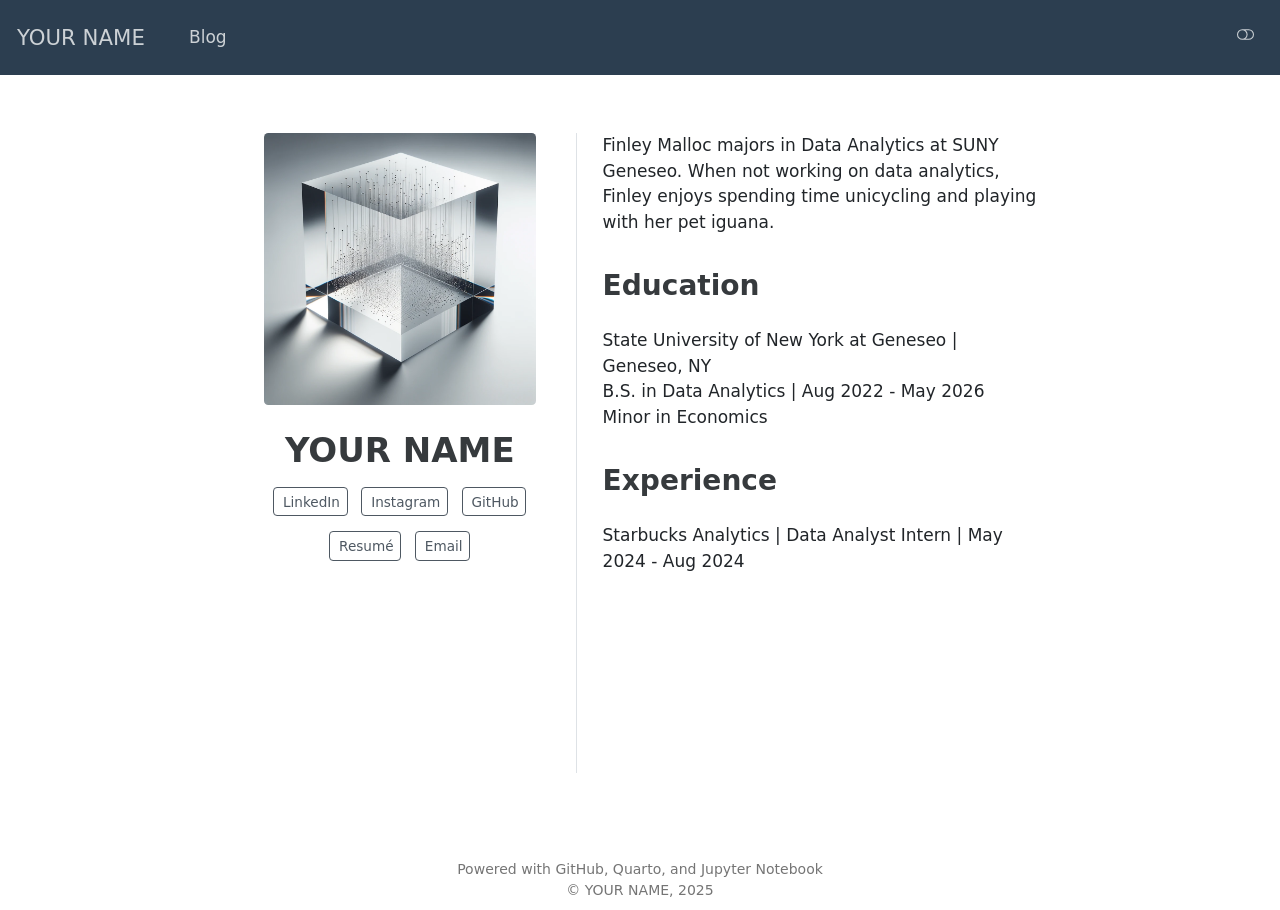
==== index.html @ f812f2c3 "init" ====
<!DOCTYPE html>
<html xmlns="http://www.w3.org/1999/xhtml" lang="en" xml:lang="en"><head>

<meta charset="utf-8">
<meta name="generator" content="quarto-1.3.450">

<meta name="viewport" content="width=device-width, initial-scale=1.0, user-scalable=yes">


<title>YOUR NAME</title>
<style>
code{white-space: pre-wrap;}
span.smallcaps{font-variant: small-caps;}
div.columns{display: flex; gap: min(4vw, 1.5em);}
div.column{flex: auto; overflow-x: auto;}
div.hanging-indent{margin-left: 1.5em; text-indent: -1.5em;}
ul.task-list{list-style: none;}
ul.task-list li input[type="checkbox"] {
  width: 0.8em;
  margin: 0 0.8em 0.2em -1em; /* quarto-specific, see https://github.com/quarto-dev/quarto-cli/issues/4556 */ 
  vertical-align: middle;
}
</style>


<script src="site_libs/quarto-nav/quarto-nav.js"></script>
<script src="site_libs/clipboard/clipboard.min.js"></script>
<script src="site_libs/quarto-search/autocomplete.umd.js"></script>
<script src="site_libs/quarto-search/fuse.min.js"></script>
<script src="site_libs/quarto-search/quarto-search.js"></script>
<meta name="quarto:offset" content="./">
<script src="site_libs/quarto-html/quarto.js"></script>
<script src="site_libs/quarto-html/popper.min.js"></script>
<script src="site_libs/quarto-html/tippy.umd.min.js"></script>
<link href="site_libs/quarto-html/tippy.css" rel="stylesheet">
<link href="site_libs/quarto-html/quarto-syntax-highlighting.css" rel="stylesheet" class="quarto-color-scheme" id="quarto-text-highlighting-styles">
<link href="site_libs/quarto-html/quarto-syntax-highlighting-dark.css" rel="prefetch" class="quarto-color-scheme quarto-color-alternate" id="quarto-text-highlighting-styles">
<script src="site_libs/bootstrap/bootstrap.min.js"></script>
<link href="site_libs/bootstrap/bootstrap-icons.css" rel="stylesheet">
<link href="site_libs/bootstrap/bootstrap.min.css" rel="stylesheet" class="quarto-color-scheme" id="quarto-bootstrap" data-mode="light">
<link href="site_libs/bootstrap/bootstrap-dark.min.css" rel="prefetch" class="quarto-color-scheme quarto-color-alternate" id="quarto-bootstrap" data-mode="dark">
<script id="quarto-search-options" type="application/json">{
  "location": "navbar",
  "copy-button": false,
  "collapse-after": 3,
  "panel-placement": "end",
  "type": "overlay",
  "limit": 20,
  "language": {
    "search-no-results-text": "No results",
    "search-matching-documents-text": "matching documents",
    "search-copy-link-title": "Copy link to search",
    "search-hide-matches-text": "Hide additional matches",
    "search-more-match-text": "more match in this document",
    "search-more-matches-text": "more matches in this document",
    "search-clear-button-title": "Clear",
    "search-detached-cancel-button-title": "Cancel",
    "search-submit-button-title": "Submit",
    "search-label": "Search"
  }
}</script>


<link rel="stylesheet" href="styles.css">
</head>

<body class="nav-fixed fullcontent">

<div id="quarto-search-results"></div>
  <header id="quarto-header" class="headroom fixed-top">
    <nav class="navbar navbar-expand-lg navbar-dark ">
      <div class="navbar-container container-fluid">
      <div class="navbar-brand-container">
    <a class="navbar-brand" href="./index.html">
    <span class="navbar-title">YOUR NAME</span>
    </a>
  </div>
            <div id="quarto-search" class="" title="Search"></div>
          <button class="navbar-toggler" type="button" data-bs-toggle="collapse" data-bs-target="#navbarCollapse" aria-controls="navbarCollapse" aria-expanded="false" aria-label="Toggle navigation" onclick="if (window.quartoToggleHeadroom) { window.quartoToggleHeadroom(); }">
  <span class="navbar-toggler-icon"></span>
</button>
          <div class="collapse navbar-collapse" id="navbarCollapse">
            <ul class="navbar-nav navbar-nav-scroll me-auto">
  <li class="nav-item">
    <a class="nav-link" href="./blog-listing.html" rel="" target="">
 <span class="menu-text">Blog</span></a>
  </li>  
</ul>
            <div class="quarto-navbar-tools ms-auto">
  <a href="" class="quarto-color-scheme-toggle quarto-navigation-tool  px-1" onclick="window.quartoToggleColorScheme(); return false;" title="Toggle dark mode"><i class="bi"></i></a>
</div>
          </div> <!-- /navcollapse -->
      </div> <!-- /container-fluid -->
    </nav>
</header>
<!-- content -->
<div id="quarto-content" class="quarto-container page-columns page-rows-contents page-layout-article page-navbar">
<!-- sidebar -->
<!-- margin-sidebar -->
    
<!-- main -->
<div class="quarto-about-trestles">
  <div class="about-entity">
    <img src="img/profile.png" class="about-image
  rounded " style="width: 16em;">
<header id="title-block-header" class="quarto-title-block default">
<div class="quarto-title">
<h1 class="title">YOUR NAME</h1>
</div>
<div class="quarto-title-meta">
  </div>
</header>
    <div class="about-links">
  <a href="https://linkedin.com" class="about-link" rel="" target="">
    <i class="bi bi-linkedin"></i>
     <span class="about-link-text">LinkedIn</span>
  </a>
  <a href="https://instagram.com" class="about-link" rel="" target="">
    <i class="bi bi-instagram"></i>
     <span class="about-link-text">Instagram</span>
  </a>
  <a href="https://github.com" class="about-link" rel="" target="">
    <i class="bi bi-github"></i>
     <span class="about-link-text">GitHub</span>
  </a>
  <a href="/resume-example.pdf" class="about-link" rel="" target="_blank">
    <i class="bi bi-file-earmark-pdf"></i>
     <span class="about-link-text">Resumé</span>
  </a>
  <a href="mailto:YOUR_EMAIL@geneseo.edu" class="about-link" rel="" target="">
    <i class="bi bi-mailbox"></i>
     <span class="about-link-text">Email</span>
  </a>
</div>
  </div>
  <div class="about-contents"><main class="content" id="quarto-document-content">
<p>Finley Malloc majors in Data Analytics at SUNY Geneseo. When not working on data analytics, Finley enjoys spending time unicycling and playing with her pet iguana.</p>
<section id="education" class="level2">
<h2 data-anchor-id="education">Education</h2>
<p>State University of New York at Geneseo | Geneseo, NY <br> B.S. in Data Analytics | Aug 2022 - May 2026 <br> Minor in Economics</p>
</section>
<section id="experience" class="level2">
<h2 data-anchor-id="experience">Experience</h2>
<p>Starbucks Analytics | Data Analyst Intern | May 2024 - Aug 2024</p>


</section>
</main></div>
</div>
 <!-- /main -->
<script type="text/javascript" src="links.js"></script>
<script id="quarto-html-after-body" type="application/javascript">
window.document.addEventListener("DOMContentLoaded", function (event) {
  const toggleBodyColorMode = (bsSheetEl) => {
    const mode = bsSheetEl.getAttribute("data-mode");
    const bodyEl = window.document.querySelector("body");
    if (mode === "dark") {
      bodyEl.classList.add("quarto-dark");
      bodyEl.classList.remove("quarto-light");
    } else {
      bodyEl.classList.add("quarto-light");
      bodyEl.classList.remove("quarto-dark");
    }
  }
  const toggleBodyColorPrimary = () => {
    const bsSheetEl = window.document.querySelector("link#quarto-bootstrap");
    if (bsSheetEl) {
      toggleBodyColorMode(bsSheetEl);
    }
  }
  toggleBodyColorPrimary();  
  const disableStylesheet = (stylesheets) => {
    for (let i=0; i < stylesheets.length; i++) {
      const stylesheet = stylesheets[i];
      stylesheet.rel = 'prefetch';
    }
  }
  const enableStylesheet = (stylesheets) => {
    for (let i=0; i < stylesheets.length; i++) {
      const stylesheet = stylesheets[i];
      stylesheet.rel = 'stylesheet';
    }
  }
  const manageTransitions = (selector, allowTransitions) => {
    const els = window.document.querySelectorAll(selector);
    for (let i=0; i < els.length; i++) {
      const el = els[i];
      if (allowTransitions) {
        el.classList.remove('notransition');
      } else {
        el.classList.add('notransition');
      }
    }
  }
  const toggleColorMode = (alternate) => {
    // Switch the stylesheets
    const alternateStylesheets = window.document.querySelectorAll('link.quarto-color-scheme.quarto-color-alternate');
    manageTransitions('#quarto-margin-sidebar .nav-link', false);
    if (alternate) {
      enableStylesheet(alternateStylesheets);
      for (const sheetNode of alternateStylesheets) {
        if (sheetNode.id === "quarto-bootstrap") {
          toggleBodyColorMode(sheetNode);
        }
      }
    } else {
      disableStylesheet(alternateStylesheets);
      toggleBodyColorPrimary();
    }
    manageTransitions('#quarto-margin-sidebar .nav-link', true);
    // Switch the toggles
    const toggles = window.document.querySelectorAll('.quarto-color-scheme-toggle');
    for (let i=0; i < toggles.length; i++) {
      const toggle = toggles[i];
      if (toggle) {
        if (alternate) {
          toggle.classList.add("alternate");     
        } else {
          toggle.classList.remove("alternate");
        }
      }
    }
    // Hack to workaround the fact that safari doesn't
    // properly recolor the scrollbar when toggling (#1455)
    if (navigator.userAgent.indexOf('Safari') > 0 && navigator.userAgent.indexOf('Chrome') == -1) {
      manageTransitions("body", false);
      window.scrollTo(0, 1);
      setTimeout(() => {
        window.scrollTo(0, 0);
        manageTransitions("body", true);
      }, 40);  
    }
  }
  const isFileUrl = () => { 
    return window.location.protocol === 'file:';
  }
  const hasAlternateSentinel = () => {  
    let styleSentinel = getColorSchemeSentinel();
    if (styleSentinel !== null) {
      return styleSentinel === "alternate";
    } else {
      return false;
    }
  }
  const setStyleSentinel = (alternate) => {
    const value = alternate ? "alternate" : "default";
    if (!isFileUrl()) {
      window.localStorage.setItem("quarto-color-scheme", value);
    } else {
      localAlternateSentinel = value;
    }
  }
  const getColorSchemeSentinel = () => {
    if (!isFileUrl()) {
      const storageValue = window.localStorage.getItem("quarto-color-scheme");
      return storageValue != null ? storageValue : localAlternateSentinel;
    } else {
      return localAlternateSentinel;
    }
  }
  let localAlternateSentinel = 'default';
  // Dark / light mode switch
  window.quartoToggleColorScheme = () => {
    // Read the current dark / light value 
    let toAlternate = !hasAlternateSentinel();
    toggleColorMode(toAlternate);
    setStyleSentinel(toAlternate);
  };
  // Ensure there is a toggle, if there isn't float one in the top right
  if (window.document.querySelector('.quarto-color-scheme-toggle') === null) {
    const a = window.document.createElement('a');
    a.classList.add('top-right');
    a.classList.add('quarto-color-scheme-toggle');
    a.href = "";
    a.onclick = function() { try { window.quartoToggleColorScheme(); } catch {} return false; };
    const i = window.document.createElement("i");
    i.classList.add('bi');
    a.appendChild(i);
    window.document.body.appendChild(a);
  }
  // Switch to dark mode if need be
  if (hasAlternateSentinel()) {
    toggleColorMode(true);
  } else {
    toggleColorMode(false);
  }
  const isCodeAnnotation = (el) => {
    for (const clz of el.classList) {
      if (clz.startsWith('code-annotation-')) {                     
        return true;
      }
    }
    return false;
  }
  const clipboard = new window.ClipboardJS('.code-copy-button', {
    text: function(trigger) {
      const codeEl = trigger.previousElementSibling.cloneNode(true);
      for (const childEl of codeEl.children) {
        if (isCodeAnnotation(childEl)) {
          childEl.remove();
        }
      }
      return codeEl.innerText;
    }
  });
  clipboard.on('success', function(e) {
    // button target
    const button = e.trigger;
    // don't keep focus
    button.blur();
    // flash "checked"
    button.classList.add('code-copy-button-checked');
    var currentTitle = button.getAttribute("title");
    button.setAttribute("title", "Copied!");
    let tooltip;
    if (window.bootstrap) {
      button.setAttribute("data-bs-toggle", "tooltip");
      button.setAttribute("data-bs-placement", "left");
      button.setAttribute("data-bs-title", "Copied!");
      tooltip = new bootstrap.Tooltip(button, 
        { trigger: "manual", 
          customClass: "code-copy-button-tooltip",
          offset: [0, -8]});
      tooltip.show();    
    }
    setTimeout(function() {
      if (tooltip) {
        tooltip.hide();
        button.removeAttribute("data-bs-title");
        button.removeAttribute("data-bs-toggle");
        button.removeAttribute("data-bs-placement");
      }
      button.setAttribute("title", currentTitle);
      button.classList.remove('code-copy-button-checked');
    }, 1000);
    // clear code selection
    e.clearSelection();
  });
  function tippyHover(el, contentFn) {
    const config = {
      allowHTML: true,
      content: contentFn,
      maxWidth: 500,
      delay: 100,
      arrow: false,
      appendTo: function(el) {
          return el.parentElement;
      },
      interactive: true,
      interactiveBorder: 10,
      theme: 'quarto',
      placement: 'bottom-start'
    };
    window.tippy(el, config); 
  }
  const noterefs = window.document.querySelectorAll('a[role="doc-noteref"]');
  for (var i=0; i<noterefs.length; i++) {
    const ref = noterefs[i];
    tippyHover(ref, function() {
      // use id or data attribute instead here
      let href = ref.getAttribute('data-footnote-href') || ref.getAttribute('href');
      try { href = new URL(href).hash; } catch {}
      const id = href.replace(/^#\/?/, "");
      const note = window.document.getElementById(id);
      return note.innerHTML;
    });
  }
      let selectedAnnoteEl;
      const selectorForAnnotation = ( cell, annotation) => {
        let cellAttr = 'data-code-cell="' + cell + '"';
        let lineAttr = 'data-code-annotation="' +  annotation + '"';
        const selector = 'span[' + cellAttr + '][' + lineAttr + ']';
        return selector;
      }
      const selectCodeLines = (annoteEl) => {
        const doc = window.document;
        const targetCell = annoteEl.getAttribute("data-target-cell");
        const targetAnnotation = annoteEl.getAttribute("data-target-annotation");
        const annoteSpan = window.document.querySelector(selectorForAnnotation(targetCell, targetAnnotation));
        const lines = annoteSpan.getAttribute("data-code-lines").split(",");
        const lineIds = lines.map((line) => {
          return targetCell + "-" + line;
        })
        let top = null;
        let height = null;
        let parent = null;
        if (lineIds.length > 0) {
            //compute the position of the single el (top and bottom and make a div)
            const el = window.document.getElementById(lineIds[0]);
            top = el.offsetTop;
            height = el.offsetHeight;
            parent = el.parentElement.parentElement;
          if (lineIds.length > 1) {
            const lastEl = window.document.getElementById(lineIds[lineIds.length - 1]);
            const bottom = lastEl.offsetTop + lastEl.offsetHeight;
            height = bottom - top;
          }
          if (top !== null && height !== null && parent !== null) {
            // cook up a div (if necessary) and position it 
            let div = window.document.getElementById("code-annotation-line-highlight");
            if (div === null) {
              div = window.document.createElement("div");
              div.setAttribute("id", "code-annotation-line-highlight");
              div.style.position = 'absolute';
              parent.appendChild(div);
            }
            div.style.top = top - 2 + "px";
            div.style.height = height + 4 + "px";
            let gutterDiv = window.document.getElementById("code-annotation-line-highlight-gutter");
            if (gutterDiv === null) {
              gutterDiv = window.document.createElement("div");
              gutterDiv.setAttribute("id", "code-annotation-line-highlight-gutter");
              gutterDiv.style.position = 'absolute';
              const codeCell = window.document.getElementById(targetCell);
              const gutter = codeCell.querySelector('.code-annotation-gutter');
              gutter.appendChild(gutterDiv);
            }
            gutterDiv.style.top = top - 2 + "px";
            gutterDiv.style.height = height + 4 + "px";
          }
          selectedAnnoteEl = annoteEl;
        }
      };
      const unselectCodeLines = () => {
        const elementsIds = ["code-annotation-line-highlight", "code-annotation-line-highlight-gutter"];
        elementsIds.forEach((elId) => {
          const div = window.document.getElementById(elId);
          if (div) {
            div.remove();
          }
        });
        selectedAnnoteEl = undefined;
      };
      // Attach click handler to the DT
      const annoteDls = window.document.querySelectorAll('dt[data-target-cell]');
      for (const annoteDlNode of annoteDls) {
        annoteDlNode.addEventListener('click', (event) => {
          const clickedEl = event.target;
          if (clickedEl !== selectedAnnoteEl) {
            unselectCodeLines();
            const activeEl = window.document.querySelector('dt[data-target-cell].code-annotation-active');
            if (activeEl) {
              activeEl.classList.remove('code-annotation-active');
            }
            selectCodeLines(clickedEl);
            clickedEl.classList.add('code-annotation-active');
          } else {
            // Unselect the line
            unselectCodeLines();
            clickedEl.classList.remove('code-annotation-active');
          }
        });
      }
  const findCites = (el) => {
    const parentEl = el.parentElement;
    if (parentEl) {
      const cites = parentEl.dataset.cites;
      if (cites) {
        return {
          el,
          cites: cites.split(' ')
        };
      } else {
        return findCites(el.parentElement)
      }
    } else {
      return undefined;
    }
  };
  var bibliorefs = window.document.querySelectorAll('a[role="doc-biblioref"]');
  for (var i=0; i<bibliorefs.length; i++) {
    const ref = bibliorefs[i];
    const citeInfo = findCites(ref);
    if (citeInfo) {
      tippyHover(citeInfo.el, function() {
        var popup = window.document.createElement('div');
        citeInfo.cites.forEach(function(cite) {
          var citeDiv = window.document.createElement('div');
          citeDiv.classList.add('hanging-indent');
          citeDiv.classList.add('csl-entry');
          var biblioDiv = window.document.getElementById('ref-' + cite);
          if (biblioDiv) {
            citeDiv.innerHTML = biblioDiv.innerHTML;
          }
          popup.appendChild(citeDiv);
        });
        return popup.innerHTML;
      });
    }
  }
});
</script>
</div> <!-- /content -->
<footer class="footer">
  <div class="nav-footer">
    <div class="nav-footer-left">
      &nbsp;
    </div>   
    <div class="nav-footer-center">Powered with GitHub, Quarto, and Jupyter Notebook<br>© YOUR NAME, 2025</div>
    <div class="nav-footer-right">
      &nbsp;
    </div>
  </div>
</footer>



</body></html>
---- site_libs/quarto-html/tippy.css ----
.tippy-box[data-animation=fade][data-state=hidden]{opacity:0}[data-tippy-root]{max-width:calc(100vw - 10px)}.tippy-box{position:relative;background-color:#333;color:#fff;border-radius:4px;font-size:14px;line-height:1.4;white-space:normal;outline:0;transition-property:transform,visibility,opacity}.tippy-box[data-placement^=top]>.tippy-arrow{bottom:0}.tippy-box[data-placement^=top]>.tippy-arrow:before{bottom:-7px;left:0;border-width:8px 8px 0;border-top-color:initial;transform-origin:center top}.tippy-box[data-placement^=bottom]>.tippy-arrow{top:0}.tippy-box[data-placement^=bottom]>.tippy-arrow:before{top:-7px;left:0;border-width:0 8px 8px;border-bottom-color:initial;transform-origin:center bottom}.tippy-box[data-placement^=left]>.tippy-arrow{right:0}.tippy-box[data-placement^=left]>.tippy-arrow:before{border-width:8px 0 8px 8px;border-left-color:initial;right:-7px;transform-origin:center left}.tippy-box[data-placement^=right]>.tippy-arrow{left:0}.tippy-box[data-placement^=right]>.tippy-arrow:before{left:-7px;border-width:8px 8px 8px 0;border-right-color:initial;transform-origin:center right}.tippy-box[data-inertia][data-state=visible]{transition-timing-function:cubic-bezier(.54,1.5,.38,1.11)}.tippy-arrow{width:16px;height:16px;color:#333}.tippy-arrow:before{content:"";position:absolute;border-color:transparent;border-style:solid}.tippy-content{position:relative;padding:5px 9px;z-index:1}
---- site_libs/quarto-html/quarto-syntax-highlighting.css ----
/* quarto syntax highlight colors */
:root {
  --quarto-hl-al-color: #95da4c;
  --quarto-hl-an-color: #50a14f;
  --quarto-hl-at-color: #a626a4;
  --quarto-hl-bn-color: #986801;
  --quarto-hl-bu-color: #a626a4;
  --quarto-hl-ch-color: #50a14f;
  --quarto-hl-co-color: #a0a1a7;
  --quarto-hl-cv-color: #e45649;
  --quarto-hl-cn-color: #986801;
  --quarto-hl-cf-color: #a626a4;
  --quarto-hl-dt-color: #a626a4;
  --quarto-hl-dv-color: #986801;
  --quarto-hl-do-color: #e45649;
  --quarto-hl-er-color: #f44747;
  --quarto-hl-ex-color: #4078f2;
  --quarto-hl-fl-color: #986801;
  --quarto-hl-fu-color: #4078f2;
  --quarto-hl-im-color: #50a14f;
  --quarto-hl-in-color: #c45b00;
  --quarto-hl-kw-color: #a626a4;
  --quarto-hl-op-color: #a626a4;
  --quarto-hl-pp-color: #a626a4;
  --quarto-hl-re-color: #2980b9;
  --quarto-hl-sc-color: #0184bc;
  --quarto-hl-ss-color: #da4453;
  --quarto-hl-st-color: #50a14f;
  --quarto-hl-va-color: #e45649;
  --quarto-hl-vs-color: #da4453;
  --quarto-hl-wa-color: #da4453;
}

/* other quarto variables */
:root {
  --quarto-font-monospace: SFMono-Regular, Menlo, Monaco, Consolas, "Liberation Mono", "Courier New", monospace;
}

code span.al {
  background-color: #4d1f24;
  font-weight: bold;
  color: #95da4c;
}

code span.an {
  color: #50a14f;
}

code span.at {
  color: #a626a4;
}

code span.bn {
  color: #986801;
}

code span.bu {
  color: #a626a4;
}

code span.ch {
  color: #50a14f;
}

code span.co {
  font-style: italic;
  color: #a0a1a7;
}

code span.cv {
  font-style: italic;
  color: #e45649;
}

code span.cn {
  color: #986801;
}

code span.cf {
  color: #a626a4;
}

code span.dt {
  color: #a626a4;
}

code span.dv {
  color: #986801;
}

code span.do {
  color: #e45649;
}

code span.er {
  color: #f44747;
  text-decoration: underline;
}

code span.ex {
  font-weight: bold;
  color: #4078f2;
}

code span.fl {
  color: #986801;
}

code span.fu {
  color: #4078f2;
}

code span.im {
  color: #50a14f;
}

code span.in {
  color: #c45b00;
}

code span.kw {
  color: #a626a4;
}

pre > code.sourceCode > span {
  color: #383a42;
}

code span {
  color: #383a42;
}

code.sourceCode > span {
  color: #383a42;
}

div.sourceCode,
div.sourceCode pre.sourceCode {
  color: #383a42;
}

code span.op {
  color: #a626a4;
}

code span.pp {
  color: #a626a4;
}

code span.re {
  background-color: #153042;
  color: #2980b9;
}

code span.sc {
  color: #0184bc;
}

code span.ss {
  color: #da4453;
}

code span.st {
  color: #50a14f;
}

code span.va {
  color: #e45649;
}

code span.vs {
  color: #da4453;
}

code span.wa {
  color: #da4453;
}

.prevent-inlining {
  content: "</";
}

/*# sourceMappingURL=debc5d5d77c3f9108843748ff7464032.css.map */
---- site_libs/quarto-html/quarto-syntax-highlighting-dark.css ----
/* quarto syntax highlight colors */
:root {
  --quarto-hl-al-color: #95da4c;
  --quarto-hl-an-color: #98c379;
  --quarto-hl-at-color: #c678dd;
  --quarto-hl-bn-color: #d19a66;
  --quarto-hl-bu-color: #c678dd;
  --quarto-hl-ch-color: #98c379;
  --quarto-hl-co-color: #5c6370;
  --quarto-hl-cv-color: #e06c75;
  --quarto-hl-cn-color: #d19a66;
  --quarto-hl-cf-color: #c678dd;
  --quarto-hl-dt-color: #c678dd;
  --quarto-hl-dv-color: #d19a66;
  --quarto-hl-do-color: #a43340;
  --quarto-hl-er-color: #f44747;
  --quarto-hl-ex-color: #61afef;
  --quarto-hl-fl-color: #d19a66;
  --quarto-hl-fu-color: #61afef;
  --quarto-hl-im-color: #98c379;
  --quarto-hl-in-color: #c45b00;
  --quarto-hl-kw-color: #c678dd;
  --quarto-hl-op-color: #c678dd;
  --quarto-hl-pp-color: #c678dd;
  --quarto-hl-re-color: #2980b9;
  --quarto-hl-sc-color: #56b6c2;
  --quarto-hl-ss-color: #da4453;
  --quarto-hl-st-color: #98c379;
  --quarto-hl-va-color: #e06c75;
  --quarto-hl-vs-color: #da4453;
  --quarto-hl-wa-color: #da4453;
}

/* other quarto variables */
:root {
  --quarto-font-monospace: SFMono-Regular, Menlo, Monaco, Consolas, "Liberation Mono", "Courier New", monospace;
}

code span.al {
  background-color: #4d1f24;
  font-weight: bold;
  color: #95da4c;
}

code span.an {
  color: #98c379;
}

code span.at {
  color: #c678dd;
}

code span.bn {
  color: #d19a66;
}

code span.bu {
  color: #c678dd;
}

code span.ch {
  color: #98c379;
}

code span.co {
  font-style: italic;
  color: #5c6370;
}

code span.cv {
  font-style: italic;
  color: #e06c75;
}

code span.cn {
  color: #d19a66;
}

code span.cf {
  color: #c678dd;
}

code span.dt {
  color: #c678dd;
}

code span.dv {
  color: #d19a66;
}

code span.do {
  color: #a43340;
}

code span.er {
  color: #f44747;
  text-decoration: underline;
}

code span.ex {
  font-weight: bold;
  color: #61afef;
}

code span.fl {
  color: #d19a66;
}

code span.fu {
  color: #61afef;
}

code span.im {
  color: #98c379;
}

code span.in {
  color: #c45b00;
}

code span.kw {
  color: #c678dd;
}

pre > code.sourceCode > span {
  color: #abb2bf;
}

code span {
  color: #abb2bf;
}

code.sourceCode > span {
  color: #abb2bf;
}

div.sourceCode,
div.sourceCode pre.sourceCode {
  color: #abb2bf;
}

code span.op {
  color: #c678dd;
}

code span.pp {
  color: #c678dd;
}

code span.re {
  background-color: #153042;
  color: #2980b9;
}

code span.sc {
  color: #56b6c2;
}

code span.ss {
  color: #da4453;
}

code span.st {
  color: #98c379;
}

code span.va {
  color: #e06c75;
}

code span.vs {
  color: #da4453;
}

code span.wa {
  color: #da4453;
}

.prevent-inlining {
  content: "</";
}

/*# sourceMappingURL=935a306eefa94366c21e1a970dddb765.css.map */
---- styles.css ----
/* css styles */

.nav-title{
  font-family: fantasy
}

/* to fix the width of body and navbar with invisible scrollbar */
::-webkit-scrollbar {
    width: 0px;
}

.navbar {
    height: 75px; /* Adjust the height as needed */
}
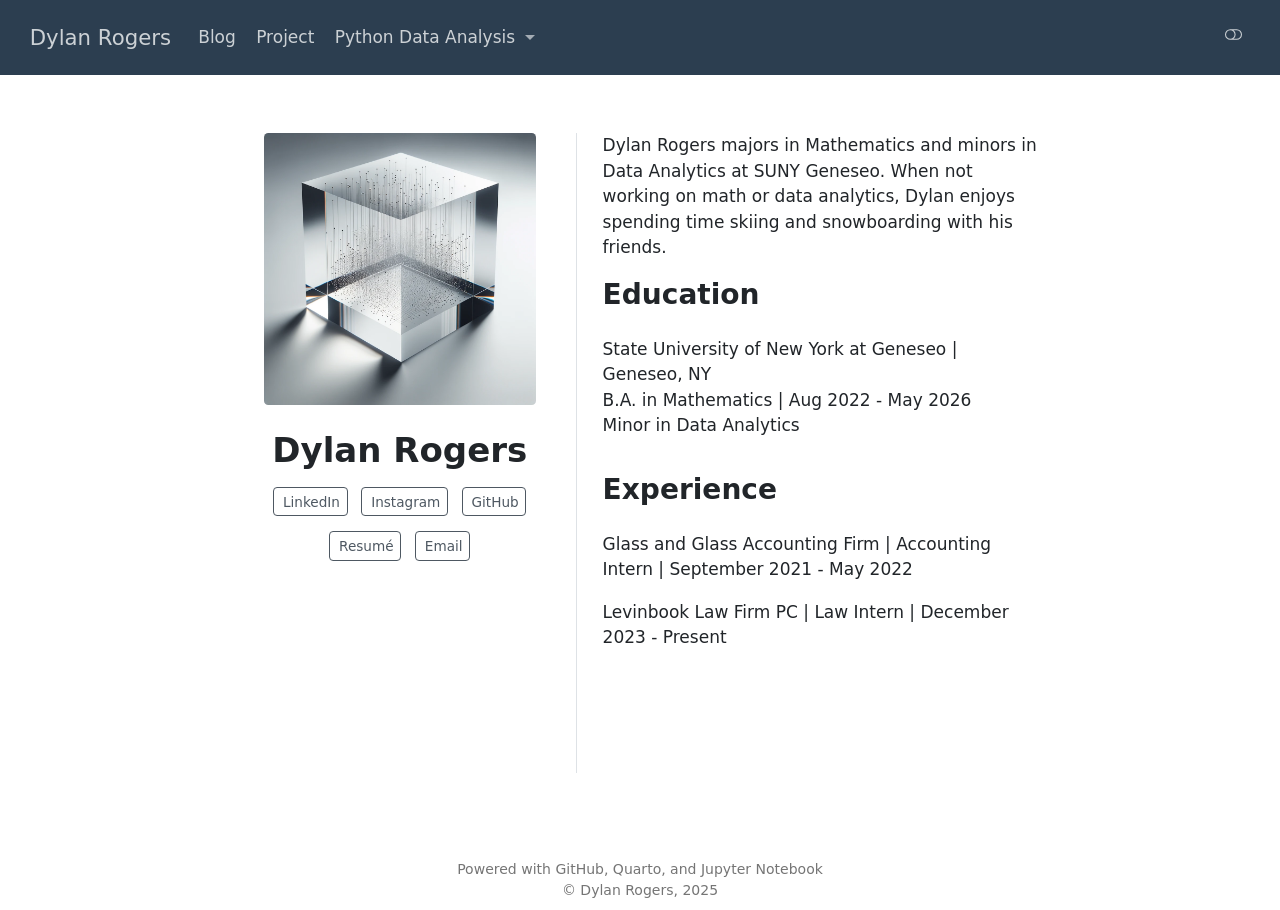
==== commit 5549388a: "update" ====
--- a/index.html
+++ b/index.html
@@ -2,12 +2,12 @@
 <html xmlns="http://www.w3.org/1999/xhtml" lang="en" xml:lang="en"><head>
 
 <meta charset="utf-8">
-<meta name="generator" content="quarto-1.3.450">
+<meta name="generator" content="quarto-1.5.57">
 
 <meta name="viewport" content="width=device-width, initial-scale=1.0, user-scalable=yes">
 
 
-<title>YOUR NAME</title>
+<title>Dylan Rogers</title>
 <style>
 code{white-space: pre-wrap;}
 span.smallcaps{font-variant: small-caps;}
@@ -45,7 +45,13 @@
   "collapse-after": 3,
   "panel-placement": "end",
   "type": "overlay",
-  "limit": 20,
+  "limit": 50,
+  "keyboard-shortcut": [
+    "f",
+    "/",
+    "s"
+  ],
+  "show-item-context": false,
   "language": {
     "search-no-results-text": "No results",
     "search-matching-documents-text": "matching documents",
@@ -54,6 +60,7 @@
     "search-more-match-text": "more match in this document",
     "search-more-matches-text": "more matches in this document",
     "search-clear-button-title": "Clear",
+    "search-text-placeholder": "",
     "search-detached-cancel-button-title": "Cancel",
     "search-submit-button-title": "Submit",
     "search-label": "Search"
@@ -68,28 +75,47 @@
 
 <div id="quarto-search-results"></div>
   <header id="quarto-header" class="headroom fixed-top">
-    <nav class="navbar navbar-expand-lg navbar-dark ">
+    <nav class="navbar navbar-expand-lg " data-bs-theme="dark">
       <div class="navbar-container container-fluid">
-      <div class="navbar-brand-container">
+      <div class="navbar-brand-container mx-auto">
     <a class="navbar-brand" href="./index.html">
-    <span class="navbar-title">YOUR NAME</span>
+    <span class="navbar-title">Dylan Rogers</span>
     </a>
   </div>
             <div id="quarto-search" class="" title="Search"></div>
-          <button class="navbar-toggler" type="button" data-bs-toggle="collapse" data-bs-target="#navbarCollapse" aria-controls="navbarCollapse" aria-expanded="false" aria-label="Toggle navigation" onclick="if (window.quartoToggleHeadroom) { window.quartoToggleHeadroom(); }">
+          <button class="navbar-toggler" type="button" data-bs-toggle="collapse" data-bs-target="#navbarCollapse" aria-controls="navbarCollapse" role="menu" aria-expanded="false" aria-label="Toggle navigation" onclick="if (window.quartoToggleHeadroom) { window.quartoToggleHeadroom(); }">
   <span class="navbar-toggler-icon"></span>
 </button>
           <div class="collapse navbar-collapse" id="navbarCollapse">
             <ul class="navbar-nav navbar-nav-scroll me-auto">
   <li class="nav-item">
-    <a class="nav-link" href="./blog-listing.html" rel="" target="">
- <span class="menu-text">Blog</span></a>
+    <a class="nav-link" href="./blog-listing.html"> 
+<span class="menu-text">Blog</span></a>
   </li>  
+  <li class="nav-item">
+    <a class="nav-link" href="./danl_proj_nba.html"> 
+<span class="menu-text">Project</span></a>
+  </li>  
+  <li class="nav-item dropdown ">
+    <a class="nav-link dropdown-toggle" href="#" id="nav-menu-python-data-analysis" role="link" data-bs-toggle="dropdown" aria-expanded="false">
+ <span class="menu-text">Python Data Analysis</span>
+    </a>
+    <ul class="dropdown-menu" aria-labelledby="nav-menu-python-data-analysis">    
+        <li>
+    <a class="dropdown-item" href="./pandas_basics.html">
+ <span class="dropdown-text">Pandas</span></a>
+  </li>  
+        <li>
+    <a class="dropdown-item" href="./seaborn_basics.html">
+ <span class="dropdown-text">Seaborn Basic</span></a>
+  </li>  
+    </ul>
+  </li>
 </ul>
-            <div class="quarto-navbar-tools ms-auto">
+          </div> <!-- /navcollapse -->
+            <div class="quarto-navbar-tools">
   <a href="" class="quarto-color-scheme-toggle quarto-navigation-tool  px-1" onclick="window.quartoToggleColorScheme(); return false;" title="Toggle dark mode"><i class="bi"></i></a>
 </div>
-          </div> <!-- /navcollapse -->
       </div> <!-- /container-fluid -->
     </nav>
 </header>
@@ -105,13 +131,13 @@
   rounded " style="width: 16em;">
 <header id="title-block-header" class="quarto-title-block default">
 <div class="quarto-title">
-<h1 class="title">YOUR NAME</h1>
+<h1 class="title">Dylan Rogers</h1>
 </div>
 <div class="quarto-title-meta">
   </div>
 </header>
     <div class="about-links">
-  <a href="https://linkedin.com" class="about-link" rel="" target="">
+  <a href="https://www.linkedin.com/in/dylan-rogers-3917b0220/" class="about-link" rel="" target="">
     <i class="bi bi-linkedin"></i>
      <span class="about-link-text">LinkedIn</span>
   </a>
@@ -123,25 +149,26 @@
     <i class="bi bi-github"></i>
      <span class="about-link-text">GitHub</span>
   </a>
-  <a href="/resume-example.pdf" class="about-link" rel="" target="_blank">
+  <a href="/Dylan Rogers Resume 12_31_24.pdf" class="about-link" rel="" target="_blank">
     <i class="bi bi-file-earmark-pdf"></i>
      <span class="about-link-text">Resumé</span>
   </a>
-  <a href="mailto:YOUR_EMAIL@geneseo.edu" class="about-link" rel="" target="">
+  <a href="mailto:dr99@geneseo.edu" class="about-link" rel="" target="">
     <i class="bi bi-mailbox"></i>
      <span class="about-link-text">Email</span>
   </a>
 </div>
   </div>
   <div class="about-contents"><main class="content" id="quarto-document-content">
-<p>Finley Malloc majors in Data Analytics at SUNY Geneseo. When not working on data analytics, Finley enjoys spending time unicycling and playing with her pet iguana.</p>
+<p>Dylan Rogers majors in Mathematics and minors in Data Analytics at SUNY Geneseo. When not working on math or data analytics, Dylan enjoys spending time skiing and snowboarding with his friends.</p>
 <section id="education" class="level2">
 <h2 data-anchor-id="education">Education</h2>
-<p>State University of New York at Geneseo | Geneseo, NY <br> B.S. in Data Analytics | Aug 2022 - May 2026 <br> Minor in Economics</p>
+<p>State University of New York at Geneseo | Geneseo, NY <br> B.A. in Mathematics | Aug 2022 - May 2026 <br> Minor in Data Analytics</p>
 </section>
 <section id="experience" class="level2">
 <h2 data-anchor-id="experience">Experience</h2>
-<p>Starbucks Analytics | Data Analyst Intern | May 2024 - Aug 2024</p>
+<p>Glass and Glass Accounting Firm | Accounting Intern | September 2021 - May 2022</p>
+<p>Levinbook Law Firm PC | Law Intern | December 2023 - Present</p>
 
 
 </section>
@@ -192,6 +219,33 @@
       }
     }
   }
+  const toggleGiscusIfUsed = (isAlternate, darkModeDefault) => {
+    const baseTheme = document.querySelector('#giscus-base-theme')?.value ?? 'light';
+    const alternateTheme = document.querySelector('#giscus-alt-theme')?.value ?? 'dark';
+    let newTheme = '';
+    if(darkModeDefault) {
+      newTheme = isAlternate ? baseTheme : alternateTheme;
+    } else {
+      newTheme = isAlternate ? alternateTheme : baseTheme;
+    }
+    const changeGiscusTheme = () => {
+      // From: https://github.com/giscus/giscus/issues/336
+      const sendMessage = (message) => {
+        const iframe = document.querySelector('iframe.giscus-frame');
+        if (!iframe) return;
+        iframe.contentWindow.postMessage({ giscus: message }, 'https://giscus.app');
+      }
+      sendMessage({
+        setConfig: {
+          theme: newTheme
+        }
+      });
+    }
+    const isGiscussLoaded = window.document.querySelector('iframe.giscus-frame') !== null;
+    if (isGiscussLoaded) {
+      changeGiscusTheme();
+    }
+  }
   const toggleColorMode = (alternate) => {
     // Switch the stylesheets
     const alternateStylesheets = window.document.querySelectorAll('link.quarto-color-scheme.quarto-color-alternate');
@@ -258,13 +312,15 @@
       return localAlternateSentinel;
     }
   }
-  let localAlternateSentinel = 'default';
+  const darkModeDefault = false;
+  let localAlternateSentinel = darkModeDefault ? 'alternate' : 'default';
   // Dark / light mode switch
   window.quartoToggleColorScheme = () => {
     // Read the current dark / light value 
     let toAlternate = !hasAlternateSentinel();
     toggleColorMode(toAlternate);
     setStyleSentinel(toAlternate);
+    toggleGiscusIfUsed(toAlternate, darkModeDefault);
   };
   // Ensure there is a toggle, if there isn't float one in the top right
   if (window.document.querySelector('.quarto-color-scheme-toggle') === null) {
@@ -292,18 +348,7 @@
     }
     return false;
   }
-  const clipboard = new window.ClipboardJS('.code-copy-button', {
-    text: function(trigger) {
-      const codeEl = trigger.previousElementSibling.cloneNode(true);
-      for (const childEl of codeEl.children) {
-        if (isCodeAnnotation(childEl)) {
-          childEl.remove();
-        }
-      }
-      return codeEl.innerText;
-    }
-  });
-  clipboard.on('success', function(e) {
+  const onCopySuccess = function(e) {
     // button target
     const button = e.trigger;
     // don't keep focus
@@ -335,11 +380,50 @@
     }, 1000);
     // clear code selection
     e.clearSelection();
+  }
+  const getTextToCopy = function(trigger) {
+      const codeEl = trigger.previousElementSibling.cloneNode(true);
+      for (const childEl of codeEl.children) {
+        if (isCodeAnnotation(childEl)) {
+          childEl.remove();
+        }
+      }
+      return codeEl.innerText;
+  }
+  const clipboard = new window.ClipboardJS('.code-copy-button:not([data-in-quarto-modal])', {
+    text: getTextToCopy
   });
-  function tippyHover(el, contentFn) {
+  clipboard.on('success', onCopySuccess);
+  if (window.document.getElementById('quarto-embedded-source-code-modal')) {
+    // For code content inside modals, clipBoardJS needs to be initialized with a container option
+    // TODO: Check when it could be a function (https://github.com/zenorocha/clipboard.js/issues/860)
+    const clipboardModal = new window.ClipboardJS('.code-copy-button[data-in-quarto-modal]', {
+      text: getTextToCopy,
+      container: window.document.getElementById('quarto-embedded-source-code-modal')
+    });
+    clipboardModal.on('success', onCopySuccess);
+  }
+    var localhostRegex = new RegExp(/^(?:http|https):\/\/localhost\:?[0-9]*\//);
+    var mailtoRegex = new RegExp(/^mailto:/);
+      var filterRegex = new RegExp('/' + window.location.host + '/');
+    var isInternal = (href) => {
+        return filterRegex.test(href) || localhostRegex.test(href) || mailtoRegex.test(href);
+    }
+    // Inspect non-navigation links and adorn them if external
+ 	var links = window.document.querySelectorAll('a[href]:not(.nav-link):not(.navbar-brand):not(.toc-action):not(.sidebar-link):not(.sidebar-item-toggle):not(.pagination-link):not(.no-external):not([aria-hidden]):not(.dropdown-item):not(.quarto-navigation-tool):not(.about-link)');
+    for (var i=0; i<links.length; i++) {
+      const link = links[i];
+      if (!isInternal(link.href)) {
+        // undo the damage that might have been done by quarto-nav.js in the case of
+        // links that we want to consider external
+        if (link.dataset.originalHref !== undefined) {
+          link.href = link.dataset.originalHref;
+        }
+      }
+    }
+  function tippyHover(el, contentFn, onTriggerFn, onUntriggerFn) {
     const config = {
       allowHTML: true,
-      content: contentFn,
       maxWidth: 500,
       delay: 100,
       arrow: false,
@@ -349,8 +433,17 @@
       interactive: true,
       interactiveBorder: 10,
       theme: 'quarto',
-      placement: 'bottom-start'
+      placement: 'bottom-start',
     };
+    if (contentFn) {
+      config.content = contentFn;
+    }
+    if (onTriggerFn) {
+      config.onTrigger = onTriggerFn;
+    }
+    if (onUntriggerFn) {
+      config.onUntrigger = onUntriggerFn;
+    }
     window.tippy(el, config); 
   }
   const noterefs = window.document.querySelectorAll('a[role="doc-noteref"]');
@@ -362,7 +455,130 @@
       try { href = new URL(href).hash; } catch {}
       const id = href.replace(/^#\/?/, "");
       const note = window.document.getElementById(id);
-      return note.innerHTML;
+      if (note) {
+        return note.innerHTML;
+      } else {
+        return "";
+      }
+    });
+  }
+  const xrefs = window.document.querySelectorAll('a.quarto-xref');
+  const processXRef = (id, note) => {
+    // Strip column container classes
+    const stripColumnClz = (el) => {
+      el.classList.remove("page-full", "page-columns");
+      if (el.children) {
+        for (const child of el.children) {
+          stripColumnClz(child);
+        }
+      }
+    }
+    stripColumnClz(note)
+    if (id === null || id.startsWith('sec-')) {
+      // Special case sections, only their first couple elements
+      const container = document.createElement("div");
+      if (note.children && note.children.length > 2) {
+        container.appendChild(note.children[0].cloneNode(true));
+        for (let i = 1; i < note.children.length; i++) {
+          const child = note.children[i];
+          if (child.tagName === "P" && child.innerText === "") {
+            continue;
+          } else {
+            container.appendChild(child.cloneNode(true));
+            break;
+          }
+        }
+        if (window.Quarto?.typesetMath) {
+          window.Quarto.typesetMath(container);
+        }
+        return container.innerHTML
+      } else {
+        if (window.Quarto?.typesetMath) {
+          window.Quarto.typesetMath(note);
+        }
+        return note.innerHTML;
+      }
+    } else {
+      // Remove any anchor links if they are present
+      const anchorLink = note.querySelector('a.anchorjs-link');
+      if (anchorLink) {
+        anchorLink.remove();
+      }
+      if (window.Quarto?.typesetMath) {
+        window.Quarto.typesetMath(note);
+      }
+      // TODO in 1.5, we should make sure this works without a callout special case
+      if (note.classList.contains("callout")) {
+        return note.outerHTML;
+      } else {
+        return note.innerHTML;
+      }
+    }
+  }
+  for (var i=0; i<xrefs.length; i++) {
+    const xref = xrefs[i];
+    tippyHover(xref, undefined, function(instance) {
+      instance.disable();
+      let url = xref.getAttribute('href');
+      let hash = undefined; 
+      if (url.startsWith('#')) {
+        hash = url;
+      } else {
+        try { hash = new URL(url).hash; } catch {}
+      }
+      if (hash) {
+        const id = hash.replace(/^#\/?/, "");
+        const note = window.document.getElementById(id);
+        if (note !== null) {
+          try {
+            const html = processXRef(id, note.cloneNode(true));
+            instance.setContent(html);
+          } finally {
+            instance.enable();
+            instance.show();
+          }
+        } else {
+          // See if we can fetch this
+          fetch(url.split('#')[0])
+          .then(res => res.text())
+          .then(html => {
+            const parser = new DOMParser();
+            const htmlDoc = parser.parseFromString(html, "text/html");
+            const note = htmlDoc.getElementById(id);
+            if (note !== null) {
+              const html = processXRef(id, note);
+              instance.setContent(html);
+            } 
+          }).finally(() => {
+            instance.enable();
+            instance.show();
+          });
+        }
+      } else {
+        // See if we can fetch a full url (with no hash to target)
+        // This is a special case and we should probably do some content thinning / targeting
+        fetch(url)
+        .then(res => res.text())
+        .then(html => {
+          const parser = new DOMParser();
+          const htmlDoc = parser.parseFromString(html, "text/html");
+          const note = htmlDoc.querySelector('main.content');
+          if (note !== null) {
+            // This should only happen for chapter cross references
+            // (since there is no id in the URL)
+            // remove the first header
+            if (note.children.length > 0 && note.children[0].tagName === "HEADER") {
+              note.children[0].remove();
+            }
+            const html = processXRef(null, note);
+            instance.setContent(html);
+          } 
+        }).finally(() => {
+          instance.enable();
+          instance.show();
+        });
+      }
+    }, function(instance) {
     });
   }
       let selectedAnnoteEl;
@@ -406,6 +622,7 @@
             }
             div.style.top = top - 2 + "px";
             div.style.height = height + 4 + "px";
+            div.style.left = 0;
             let gutterDiv = window.document.getElementById("code-annotation-line-highlight-gutter");
             if (gutterDiv === null) {
               gutterDiv = window.document.createElement("div");
@@ -431,6 +648,32 @@
         });
         selectedAnnoteEl = undefined;
       };
+        // Handle positioning of the toggle
+    window.addEventListener(
+      "resize",
+      throttle(() => {
+        elRect = undefined;
+        if (selectedAnnoteEl) {
+          selectCodeLines(selectedAnnoteEl);
+        }
+      }, 10)
+    );
+    function throttle(fn, ms) {
+    let throttle = false;
+    let timer;
+      return (...args) => {
+        if(!throttle) { // first call gets through
+            fn.apply(this, args);
+            throttle = true;
+        } else { // all the others get throttled
+            if(timer) clearTimeout(timer); // cancel #2
+            timer = setTimeout(() => {
+              fn.apply(this, args);
+              timer = throttle = false;
+            }, ms);
+        }
+      };
+    }
       // Attach click handler to the DT
       const annoteDls = window.document.querySelectorAll('dt[data-target-cell]');
       for (const annoteDlNode of annoteDls) {
@@ -496,7 +739,9 @@
     <div class="nav-footer-left">
       &nbsp;
     </div>   
-    <div class="nav-footer-center">Powered with GitHub, Quarto, and Jupyter Notebook<br>© YOUR NAME, 2025</div>
+    <div class="nav-footer-center">
+<p>Powered with GitHub, Quarto, and Jupyter Notebook<br>© Dylan Rogers, 2025</p>
+</div>
     <div class="nav-footer-right">
       &nbsp;
     </div>
@@ -505,4 +750,5 @@
 
 
 
+
 </body></html>
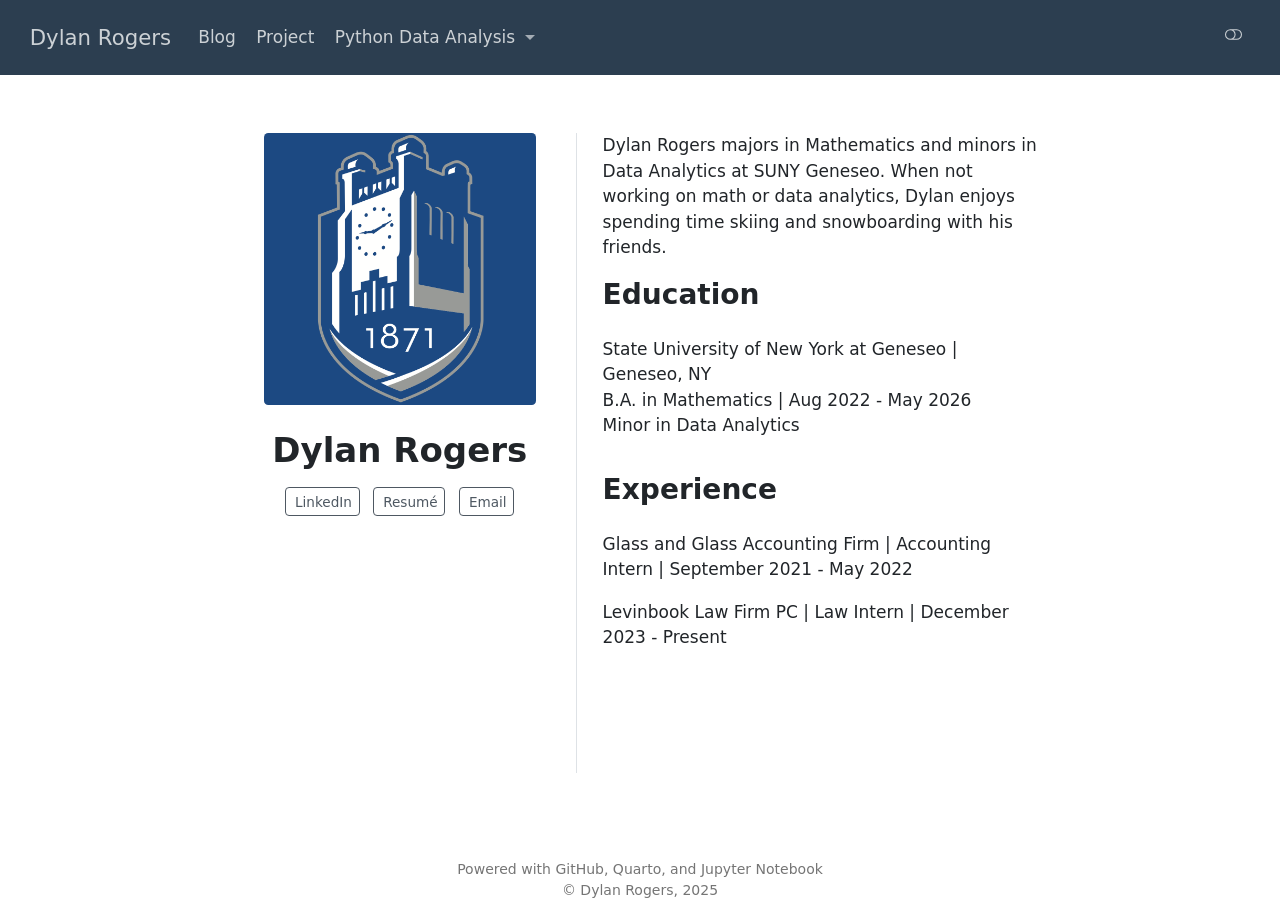
==== commit e6fbd544: "Homework 1" ====
--- a/index.html
+++ b/index.html
@@ -103,7 +103,7 @@
     <ul class="dropdown-menu" aria-labelledby="nav-menu-python-data-analysis">    
         <li>
     <a class="dropdown-item" href="./pandas_basics.html">
- <span class="dropdown-text">Pandas</span></a>
+ <span class="dropdown-text">Pandas Basics</span></a>
   </li>  
         <li>
     <a class="dropdown-item" href="./seaborn_basics.html">
@@ -140,14 +140,6 @@
   <a href="https://www.linkedin.com/in/dylan-rogers-3917b0220/" class="about-link" rel="" target="">
     <i class="bi bi-linkedin"></i>
      <span class="about-link-text">LinkedIn</span>
-  </a>
-  <a href="https://instagram.com" class="about-link" rel="" target="">
-    <i class="bi bi-instagram"></i>
-     <span class="about-link-text">Instagram</span>
-  </a>
-  <a href="https://github.com" class="about-link" rel="" target="">
-    <i class="bi bi-github"></i>
-     <span class="about-link-text">GitHub</span>
   </a>
   <a href="/Dylan Rogers Resume 12_31_24.pdf" class="about-link" rel="" target="_blank">
     <i class="bi bi-file-earmark-pdf"></i>
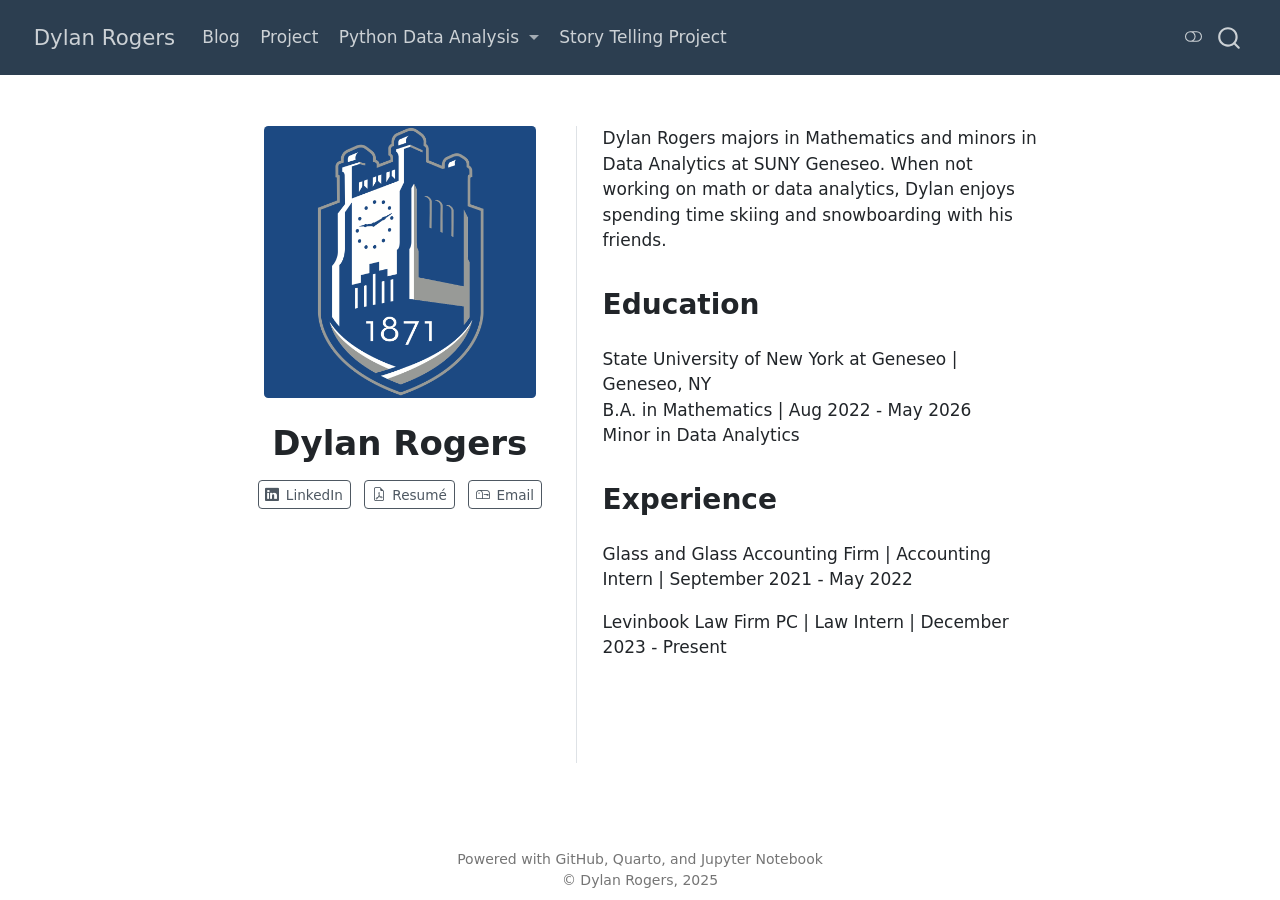
==== commit 49b8f93e: "Add Story Telling Website" ====
--- a/index.html
+++ b/index.html
@@ -2,7 +2,7 @@
 <html xmlns="http://www.w3.org/1999/xhtml" lang="en" xml:lang="en"><head>
 
 <meta charset="utf-8">
-<meta name="generator" content="quarto-1.5.57">
+<meta name="generator" content="quarto-1.8.25">
 
 <meta name="viewport" content="width=device-width, initial-scale=1.0, user-scalable=yes">
 
@@ -29,16 +29,20 @@
 <script src="site_libs/quarto-search/fuse.min.js"></script>
 <script src="site_libs/quarto-search/quarto-search.js"></script>
 <meta name="quarto:offset" content="./">
-<script src="site_libs/quarto-html/quarto.js"></script>
+<script src="site_libs/quarto-html/quarto.js" type="module"></script>
+<script src="site_libs/quarto-html/tabsets/tabsets.js" type="module"></script>
+<script src="site_libs/quarto-html/axe/axe-check.js" type="module"></script>
 <script src="site_libs/quarto-html/popper.min.js"></script>
 <script src="site_libs/quarto-html/tippy.umd.min.js"></script>
 <link href="site_libs/quarto-html/tippy.css" rel="stylesheet">
-<link href="site_libs/quarto-html/quarto-syntax-highlighting.css" rel="stylesheet" class="quarto-color-scheme" id="quarto-text-highlighting-styles">
-<link href="site_libs/quarto-html/quarto-syntax-highlighting-dark.css" rel="prefetch" class="quarto-color-scheme quarto-color-alternate" id="quarto-text-highlighting-styles">
+<link href="site_libs/quarto-html/quarto-syntax-highlighting-a14e345711173c227b21482e2eb4cc70.css" rel="stylesheet" class="quarto-color-scheme" id="quarto-text-highlighting-styles">
+<link href="site_libs/quarto-html/quarto-syntax-highlighting-dark-6d7e0e055978adcb0dc3bbe98a6d8351.css" rel="stylesheet" class="quarto-color-scheme quarto-color-alternate" id="quarto-text-highlighting-styles">
+<link href="site_libs/quarto-html/quarto-syntax-highlighting-a14e345711173c227b21482e2eb4cc70.css" rel="stylesheet" class="quarto-color-scheme-extra" id="quarto-text-highlighting-styles">
 <script src="site_libs/bootstrap/bootstrap.min.js"></script>
 <link href="site_libs/bootstrap/bootstrap-icons.css" rel="stylesheet">
-<link href="site_libs/bootstrap/bootstrap.min.css" rel="stylesheet" class="quarto-color-scheme" id="quarto-bootstrap" data-mode="light">
-<link href="site_libs/bootstrap/bootstrap-dark.min.css" rel="prefetch" class="quarto-color-scheme quarto-color-alternate" id="quarto-bootstrap" data-mode="dark">
+<link href="site_libs/bootstrap/bootstrap-27b45d6c8eba48468117025d5ae6b1b0.min.css" rel="stylesheet" append-hash="true" class="quarto-color-scheme" id="quarto-bootstrap" data-mode="light">
+<link href="site_libs/bootstrap/bootstrap-dark-b44ab44af97c1a9889f56527d014c51e.min.css" rel="stylesheet" append-hash="true" class="quarto-color-scheme quarto-color-alternate" id="quarto-bootstrap" data-mode="dark">
+<link href="site_libs/bootstrap/bootstrap-27b45d6c8eba48468117025d5ae6b1b0.min.css" rel="stylesheet" append-hash="true" class="quarto-color-scheme-extra" id="quarto-bootstrap" data-mode="light">
 <script id="quarto-search-options" type="application/json">{
   "location": "navbar",
   "copy-button": false,
@@ -71,13 +75,177 @@
 <link rel="stylesheet" href="styles.css">
 </head>
 
-<body class="nav-fixed fullcontent">
+<body class="nav-fixed fullcontent quarto-light"><script id="quarto-html-before-body" type="application/javascript">
+    const toggleBodyColorMode = (bsSheetEl) => {
+      const mode = bsSheetEl.getAttribute("data-mode");
+      const bodyEl = window.document.querySelector("body");
+      if (mode === "dark") {
+        bodyEl.classList.add("quarto-dark");
+        bodyEl.classList.remove("quarto-light");
+      } else {
+        bodyEl.classList.add("quarto-light");
+        bodyEl.classList.remove("quarto-dark");
+      }
+    }
+    const toggleBodyColorPrimary = () => {
+      const bsSheetEl = window.document.querySelector("link#quarto-bootstrap:not([rel=disabled-stylesheet])");
+      if (bsSheetEl) {
+        toggleBodyColorMode(bsSheetEl);
+      }
+    }
+    const setColorSchemeToggle = (alternate) => {
+      const toggles = window.document.querySelectorAll('.quarto-color-scheme-toggle');
+      for (let i=0; i < toggles.length; i++) {
+        const toggle = toggles[i];
+        if (toggle) {
+          if (alternate) {
+            toggle.classList.add("alternate");
+          } else {
+            toggle.classList.remove("alternate");
+          }
+        }
+      }
+    };
+    const toggleColorMode = (alternate) => {
+      // Switch the stylesheets
+      const primaryStylesheets = window.document.querySelectorAll('link.quarto-color-scheme:not(.quarto-color-alternate)');
+      const alternateStylesheets = window.document.querySelectorAll('link.quarto-color-scheme.quarto-color-alternate');
+      manageTransitions('#quarto-margin-sidebar .nav-link', false);
+      if (alternate) {
+        // note: dark is layered on light, we don't disable primary!
+        enableStylesheet(alternateStylesheets);
+        for (const sheetNode of alternateStylesheets) {
+          if (sheetNode.id === "quarto-bootstrap") {
+            toggleBodyColorMode(sheetNode);
+          }
+        }
+      } else {
+        disableStylesheet(alternateStylesheets);
+        enableStylesheet(primaryStylesheets)
+        toggleBodyColorPrimary();
+      }
+      manageTransitions('#quarto-margin-sidebar .nav-link', true);
+      // Switch the toggles
+      setColorSchemeToggle(alternate)
+      // Hack to workaround the fact that safari doesn't
+      // properly recolor the scrollbar when toggling (#1455)
+      if (navigator.userAgent.indexOf('Safari') > 0 && navigator.userAgent.indexOf('Chrome') == -1) {
+        manageTransitions("body", false);
+        window.scrollTo(0, 1);
+        setTimeout(() => {
+          window.scrollTo(0, 0);
+          manageTransitions("body", true);
+        }, 40);
+      }
+    }
+    const disableStylesheet = (stylesheets) => {
+      for (let i=0; i < stylesheets.length; i++) {
+        const stylesheet = stylesheets[i];
+        stylesheet.rel = 'disabled-stylesheet';
+      }
+    }
+    const enableStylesheet = (stylesheets) => {
+      for (let i=0; i < stylesheets.length; i++) {
+        const stylesheet = stylesheets[i];
+        if(stylesheet.rel !== 'stylesheet') { // for Chrome, which will still FOUC without this check
+          stylesheet.rel = 'stylesheet';
+        }
+      }
+    }
+    const manageTransitions = (selector, allowTransitions) => {
+      const els = window.document.querySelectorAll(selector);
+      for (let i=0; i < els.length; i++) {
+        const el = els[i];
+        if (allowTransitions) {
+          el.classList.remove('notransition');
+        } else {
+          el.classList.add('notransition');
+        }
+      }
+    }
+    const isFileUrl = () => {
+      return window.location.protocol === 'file:';
+    }
+    const hasAlternateSentinel = () => {
+      let styleSentinel = getColorSchemeSentinel();
+      if (styleSentinel !== null) {
+        return styleSentinel === "alternate";
+      } else {
+        return false;
+      }
+    }
+    const setStyleSentinel = (alternate) => {
+      const value = alternate ? "alternate" : "default";
+      if (!isFileUrl()) {
+        window.localStorage.setItem("quarto-color-scheme", value);
+      } else {
+        localAlternateSentinel = value;
+      }
+    }
+    const getColorSchemeSentinel = () => {
+      if (!isFileUrl()) {
+        const storageValue = window.localStorage.getItem("quarto-color-scheme");
+        return storageValue != null ? storageValue : localAlternateSentinel;
+      } else {
+        return localAlternateSentinel;
+      }
+    }
+    const toggleGiscusIfUsed = (isAlternate, darkModeDefault) => {
+      const baseTheme = document.querySelector('#giscus-base-theme')?.value ?? 'light';
+      const alternateTheme = document.querySelector('#giscus-alt-theme')?.value ?? 'dark';
+      let newTheme = '';
+      if(authorPrefersDark) {
+        newTheme = isAlternate ? baseTheme : alternateTheme;
+      } else {
+        newTheme = isAlternate ? alternateTheme : baseTheme;
+      }
+      const changeGiscusTheme = () => {
+        // From: https://github.com/giscus/giscus/issues/336
+        const sendMessage = (message) => {
+          const iframe = document.querySelector('iframe.giscus-frame');
+          if (!iframe) return;
+          iframe.contentWindow.postMessage({ giscus: message }, 'https://giscus.app');
+        }
+        sendMessage({
+          setConfig: {
+            theme: newTheme
+          }
+        });
+      }
+      const isGiscussLoaded = window.document.querySelector('iframe.giscus-frame') !== null;
+      if (isGiscussLoaded) {
+        changeGiscusTheme();
+      }
+    };
+    const authorPrefersDark = false;
+    const darkModeDefault = authorPrefersDark;
+      document.querySelector('link#quarto-text-highlighting-styles.quarto-color-scheme-extra').rel = 'disabled-stylesheet';
+      document.querySelector('link#quarto-bootstrap.quarto-color-scheme-extra').rel = 'disabled-stylesheet';
+    let localAlternateSentinel = darkModeDefault ? 'alternate' : 'default';
+    // Dark / light mode switch
+    window.quartoToggleColorScheme = () => {
+      // Read the current dark / light value
+      let toAlternate = !hasAlternateSentinel();
+      toggleColorMode(toAlternate);
+      setStyleSentinel(toAlternate);
+      toggleGiscusIfUsed(toAlternate, darkModeDefault);
+      window.dispatchEvent(new Event('resize'));
+    };
+    // Switch to dark mode if need be
+    if (hasAlternateSentinel()) {
+      toggleColorMode(true);
+    } else {
+      toggleColorMode(false);
+    }
+  </script>
 
 <div id="quarto-search-results"></div>
   <header id="quarto-header" class="headroom fixed-top">
     <nav class="navbar navbar-expand-lg " data-bs-theme="dark">
       <div class="navbar-container container-fluid">
       <div class="navbar-brand-container mx-auto">
+    <a href="./index.html" class="navbar-brand navbar-brand-logo">
+    </a>
     <a class="navbar-brand" href="./index.html">
     <span class="navbar-title">Dylan Rogers</span>
     </a>
@@ -111,6 +279,10 @@
   </li>  
     </ul>
   </li>
+  <li class="nav-item">
+    <a class="nav-link" href="./Story Telling Project.html"> 
+<span class="menu-text">Story Telling Project</span></a>
+  </li>  
 </ul>
           </div> <!-- /navcollapse -->
             <div class="quarto-navbar-tools">
@@ -152,6 +324,7 @@
 </div>
   </div>
   <div class="about-contents"><main class="content" id="quarto-document-content">
+
 <p>Dylan Rogers majors in Mathematics and minors in Data Analytics at SUNY Geneseo. When not working on math or data analytics, Dylan enjoys spending time skiing and snowboarding with his friends.</p>
 <section id="education" class="level2">
 <h2 data-anchor-id="education">Education</h2>
@@ -169,376 +342,249 @@
  <!-- /main -->
 <script type="text/javascript" src="links.js"></script>
 <script id="quarto-html-after-body" type="application/javascript">
-window.document.addEventListener("DOMContentLoaded", function (event) {
-  const toggleBodyColorMode = (bsSheetEl) => {
-    const mode = bsSheetEl.getAttribute("data-mode");
-    const bodyEl = window.document.querySelector("body");
-    if (mode === "dark") {
-      bodyEl.classList.add("quarto-dark");
-      bodyEl.classList.remove("quarto-light");
-    } else {
-      bodyEl.classList.add("quarto-light");
-      bodyEl.classList.remove("quarto-dark");
-    }
-  }
-  const toggleBodyColorPrimary = () => {
-    const bsSheetEl = window.document.querySelector("link#quarto-bootstrap");
-    if (bsSheetEl) {
-      toggleBodyColorMode(bsSheetEl);
-    }
-  }
-  toggleBodyColorPrimary();  
-  const disableStylesheet = (stylesheets) => {
-    for (let i=0; i < stylesheets.length; i++) {
-      const stylesheet = stylesheets[i];
-      stylesheet.rel = 'prefetch';
-    }
-  }
-  const enableStylesheet = (stylesheets) => {
-    for (let i=0; i < stylesheets.length; i++) {
-      const stylesheet = stylesheets[i];
-      stylesheet.rel = 'stylesheet';
-    }
-  }
-  const manageTransitions = (selector, allowTransitions) => {
-    const els = window.document.querySelectorAll(selector);
-    for (let i=0; i < els.length; i++) {
-      const el = els[i];
-      if (allowTransitions) {
-        el.classList.remove('notransition');
-      } else {
-        el.classList.add('notransition');
-      }
-    }
-  }
-  const toggleGiscusIfUsed = (isAlternate, darkModeDefault) => {
-    const baseTheme = document.querySelector('#giscus-base-theme')?.value ?? 'light';
-    const alternateTheme = document.querySelector('#giscus-alt-theme')?.value ?? 'dark';
-    let newTheme = '';
-    if(darkModeDefault) {
-      newTheme = isAlternate ? baseTheme : alternateTheme;
-    } else {
-      newTheme = isAlternate ? alternateTheme : baseTheme;
-    }
-    const changeGiscusTheme = () => {
-      // From: https://github.com/giscus/giscus/issues/336
-      const sendMessage = (message) => {
-        const iframe = document.querySelector('iframe.giscus-frame');
-        if (!iframe) return;
-        iframe.contentWindow.postMessage({ giscus: message }, 'https://giscus.app');
-      }
-      sendMessage({
-        setConfig: {
-          theme: newTheme
-        }
-      });
-    }
-    const isGiscussLoaded = window.document.querySelector('iframe.giscus-frame') !== null;
-    if (isGiscussLoaded) {
-      changeGiscusTheme();
-    }
-  }
-  const toggleColorMode = (alternate) => {
-    // Switch the stylesheets
-    const alternateStylesheets = window.document.querySelectorAll('link.quarto-color-scheme.quarto-color-alternate');
-    manageTransitions('#quarto-margin-sidebar .nav-link', false);
-    if (alternate) {
-      enableStylesheet(alternateStylesheets);
-      for (const sheetNode of alternateStylesheets) {
-        if (sheetNode.id === "quarto-bootstrap") {
-          toggleBodyColorMode(sheetNode);
-        }
-      }
-    } else {
-      disableStylesheet(alternateStylesheets);
-      toggleBodyColorPrimary();
-    }
-    manageTransitions('#quarto-margin-sidebar .nav-link', true);
-    // Switch the toggles
-    const toggles = window.document.querySelectorAll('.quarto-color-scheme-toggle');
-    for (let i=0; i < toggles.length; i++) {
-      const toggle = toggles[i];
-      if (toggle) {
-        if (alternate) {
-          toggle.classList.add("alternate");     
-        } else {
-          toggle.classList.remove("alternate");
-        }
-      }
-    }
-    // Hack to workaround the fact that safari doesn't
-    // properly recolor the scrollbar when toggling (#1455)
-    if (navigator.userAgent.indexOf('Safari') > 0 && navigator.userAgent.indexOf('Chrome') == -1) {
-      manageTransitions("body", false);
-      window.scrollTo(0, 1);
-      setTimeout(() => {
-        window.scrollTo(0, 0);
-        manageTransitions("body", true);
-      }, 40);  
-    }
-  }
-  const isFileUrl = () => { 
-    return window.location.protocol === 'file:';
-  }
-  const hasAlternateSentinel = () => {  
-    let styleSentinel = getColorSchemeSentinel();
-    if (styleSentinel !== null) {
-      return styleSentinel === "alternate";
-    } else {
+  window.document.addEventListener("DOMContentLoaded", function (event) {
+    // Ensure there is a toggle, if there isn't float one in the top right
+    if (window.document.querySelector('.quarto-color-scheme-toggle') === null) {
+      const a = window.document.createElement('a');
+      a.classList.add('top-right');
+      a.classList.add('quarto-color-scheme-toggle');
+      a.href = "";
+      a.onclick = function() { try { window.quartoToggleColorScheme(); } catch {} return false; };
+      const i = window.document.createElement("i");
+      i.classList.add('bi');
+      a.appendChild(i);
+      window.document.body.appendChild(a);
+    }
+    setColorSchemeToggle(hasAlternateSentinel())
+    const isCodeAnnotation = (el) => {
+      for (const clz of el.classList) {
+        if (clz.startsWith('code-annotation-')) {                     
+          return true;
+        }
+      }
       return false;
     }
-  }
-  const setStyleSentinel = (alternate) => {
-    const value = alternate ? "alternate" : "default";
-    if (!isFileUrl()) {
-      window.localStorage.setItem("quarto-color-scheme", value);
-    } else {
-      localAlternateSentinel = value;
-    }
-  }
-  const getColorSchemeSentinel = () => {
-    if (!isFileUrl()) {
-      const storageValue = window.localStorage.getItem("quarto-color-scheme");
-      return storageValue != null ? storageValue : localAlternateSentinel;
-    } else {
-      return localAlternateSentinel;
-    }
-  }
-  const darkModeDefault = false;
-  let localAlternateSentinel = darkModeDefault ? 'alternate' : 'default';
-  // Dark / light mode switch
-  window.quartoToggleColorScheme = () => {
-    // Read the current dark / light value 
-    let toAlternate = !hasAlternateSentinel();
-    toggleColorMode(toAlternate);
-    setStyleSentinel(toAlternate);
-    toggleGiscusIfUsed(toAlternate, darkModeDefault);
-  };
-  // Ensure there is a toggle, if there isn't float one in the top right
-  if (window.document.querySelector('.quarto-color-scheme-toggle') === null) {
-    const a = window.document.createElement('a');
-    a.classList.add('top-right');
-    a.classList.add('quarto-color-scheme-toggle');
-    a.href = "";
-    a.onclick = function() { try { window.quartoToggleColorScheme(); } catch {} return false; };
-    const i = window.document.createElement("i");
-    i.classList.add('bi');
-    a.appendChild(i);
-    window.document.body.appendChild(a);
-  }
-  // Switch to dark mode if need be
-  if (hasAlternateSentinel()) {
-    toggleColorMode(true);
-  } else {
-    toggleColorMode(false);
-  }
-  const isCodeAnnotation = (el) => {
-    for (const clz of el.classList) {
-      if (clz.startsWith('code-annotation-')) {                     
-        return true;
-      }
-    }
-    return false;
-  }
-  const onCopySuccess = function(e) {
-    // button target
-    const button = e.trigger;
-    // don't keep focus
-    button.blur();
-    // flash "checked"
-    button.classList.add('code-copy-button-checked');
-    var currentTitle = button.getAttribute("title");
-    button.setAttribute("title", "Copied!");
-    let tooltip;
-    if (window.bootstrap) {
-      button.setAttribute("data-bs-toggle", "tooltip");
-      button.setAttribute("data-bs-placement", "left");
-      button.setAttribute("data-bs-title", "Copied!");
-      tooltip = new bootstrap.Tooltip(button, 
-        { trigger: "manual", 
-          customClass: "code-copy-button-tooltip",
-          offset: [0, -8]});
-      tooltip.show();    
-    }
-    setTimeout(function() {
-      if (tooltip) {
-        tooltip.hide();
-        button.removeAttribute("data-bs-title");
-        button.removeAttribute("data-bs-toggle");
-        button.removeAttribute("data-bs-placement");
-      }
-      button.setAttribute("title", currentTitle);
-      button.classList.remove('code-copy-button-checked');
-    }, 1000);
-    // clear code selection
-    e.clearSelection();
-  }
-  const getTextToCopy = function(trigger) {
-      const codeEl = trigger.previousElementSibling.cloneNode(true);
+    const onCopySuccess = function(e) {
+      // button target
+      const button = e.trigger;
+      // don't keep focus
+      button.blur();
+      // flash "checked"
+      button.classList.add('code-copy-button-checked');
+      var currentTitle = button.getAttribute("title");
+      button.setAttribute("title", "Copied!");
+      let tooltip;
+      if (window.bootstrap) {
+        button.setAttribute("data-bs-toggle", "tooltip");
+        button.setAttribute("data-bs-placement", "left");
+        button.setAttribute("data-bs-title", "Copied!");
+        tooltip = new bootstrap.Tooltip(button, 
+          { trigger: "manual", 
+            customClass: "code-copy-button-tooltip",
+            offset: [0, -8]});
+        tooltip.show();    
+      }
+      setTimeout(function() {
+        if (tooltip) {
+          tooltip.hide();
+          button.removeAttribute("data-bs-title");
+          button.removeAttribute("data-bs-toggle");
+          button.removeAttribute("data-bs-placement");
+        }
+        button.setAttribute("title", currentTitle);
+        button.classList.remove('code-copy-button-checked');
+      }, 1000);
+      // clear code selection
+      e.clearSelection();
+    }
+    const getTextToCopy = function(trigger) {
+      const outerScaffold = trigger.parentElement.cloneNode(true);
+      const codeEl = outerScaffold.querySelector('code');
       for (const childEl of codeEl.children) {
         if (isCodeAnnotation(childEl)) {
           childEl.remove();
         }
       }
       return codeEl.innerText;
-  }
-  const clipboard = new window.ClipboardJS('.code-copy-button:not([data-in-quarto-modal])', {
-    text: getTextToCopy
-  });
-  clipboard.on('success', onCopySuccess);
-  if (window.document.getElementById('quarto-embedded-source-code-modal')) {
-    // For code content inside modals, clipBoardJS needs to be initialized with a container option
-    // TODO: Check when it could be a function (https://github.com/zenorocha/clipboard.js/issues/860)
-    const clipboardModal = new window.ClipboardJS('.code-copy-button[data-in-quarto-modal]', {
-      text: getTextToCopy,
-      container: window.document.getElementById('quarto-embedded-source-code-modal')
+    }
+    const clipboard = new window.ClipboardJS('.code-copy-button:not([data-in-quarto-modal])', {
+      text: getTextToCopy
     });
-    clipboardModal.on('success', onCopySuccess);
-  }
-    var localhostRegex = new RegExp(/^(?:http|https):\/\/localhost\:?[0-9]*\//);
-    var mailtoRegex = new RegExp(/^mailto:/);
-      var filterRegex = new RegExp('/' + window.location.host + '/');
-    var isInternal = (href) => {
-        return filterRegex.test(href) || localhostRegex.test(href) || mailtoRegex.test(href);
-    }
-    // Inspect non-navigation links and adorn them if external
- 	var links = window.document.querySelectorAll('a[href]:not(.nav-link):not(.navbar-brand):not(.toc-action):not(.sidebar-link):not(.sidebar-item-toggle):not(.pagination-link):not(.no-external):not([aria-hidden]):not(.dropdown-item):not(.quarto-navigation-tool):not(.about-link)');
-    for (var i=0; i<links.length; i++) {
-      const link = links[i];
-      if (!isInternal(link.href)) {
-        // undo the damage that might have been done by quarto-nav.js in the case of
-        // links that we want to consider external
-        if (link.dataset.originalHref !== undefined) {
-          link.href = link.dataset.originalHref;
-        }
-      }
-    }
-  function tippyHover(el, contentFn, onTriggerFn, onUntriggerFn) {
-    const config = {
-      allowHTML: true,
-      maxWidth: 500,
-      delay: 100,
-      arrow: false,
-      appendTo: function(el) {
-          return el.parentElement;
-      },
-      interactive: true,
-      interactiveBorder: 10,
-      theme: 'quarto',
-      placement: 'bottom-start',
-    };
-    if (contentFn) {
-      config.content = contentFn;
-    }
-    if (onTriggerFn) {
-      config.onTrigger = onTriggerFn;
-    }
-    if (onUntriggerFn) {
-      config.onUntrigger = onUntriggerFn;
-    }
-    window.tippy(el, config); 
-  }
-  const noterefs = window.document.querySelectorAll('a[role="doc-noteref"]');
-  for (var i=0; i<noterefs.length; i++) {
-    const ref = noterefs[i];
-    tippyHover(ref, function() {
-      // use id or data attribute instead here
-      let href = ref.getAttribute('data-footnote-href') || ref.getAttribute('href');
-      try { href = new URL(href).hash; } catch {}
-      const id = href.replace(/^#\/?/, "");
-      const note = window.document.getElementById(id);
-      if (note) {
-        return note.innerHTML;
+    clipboard.on('success', onCopySuccess);
+    if (window.document.getElementById('quarto-embedded-source-code-modal')) {
+      const clipboardModal = new window.ClipboardJS('.code-copy-button[data-in-quarto-modal]', {
+        text: getTextToCopy,
+        container: window.document.getElementById('quarto-embedded-source-code-modal')
+      });
+      clipboardModal.on('success', onCopySuccess);
+    }
+      var localhostRegex = new RegExp(/^(?:http|https):\/\/localhost\:?[0-9]*\//);
+      var mailtoRegex = new RegExp(/^mailto:/);
+        var filterRegex = new RegExp('/' + window.location.host + '/');
+      var isInternal = (href) => {
+          return filterRegex.test(href) || localhostRegex.test(href) || mailtoRegex.test(href);
+      }
+      // Inspect non-navigation links and adorn them if external
+     var links = window.document.querySelectorAll('a[href]:not(.nav-link):not(.navbar-brand):not(.toc-action):not(.sidebar-link):not(.sidebar-item-toggle):not(.pagination-link):not(.no-external):not([aria-hidden]):not(.dropdown-item):not(.quarto-navigation-tool):not(.about-link)');
+      for (var i=0; i<links.length; i++) {
+        const link = links[i];
+        if (!isInternal(link.href)) {
+          // undo the damage that might have been done by quarto-nav.js in the case of
+          // links that we want to consider external
+          if (link.dataset.originalHref !== undefined) {
+            link.href = link.dataset.originalHref;
+          }
+        }
+      }
+    function tippyHover(el, contentFn, onTriggerFn, onUntriggerFn) {
+      const config = {
+        allowHTML: true,
+        maxWidth: 500,
+        delay: 100,
+        arrow: false,
+        appendTo: function(el) {
+            return el.parentElement;
+        },
+        interactive: true,
+        interactiveBorder: 10,
+        theme: 'quarto',
+        placement: 'bottom-start',
+      };
+      if (contentFn) {
+        config.content = contentFn;
+      }
+      if (onTriggerFn) {
+        config.onTrigger = onTriggerFn;
+      }
+      if (onUntriggerFn) {
+        config.onUntrigger = onUntriggerFn;
+      }
+      window.tippy(el, config); 
+    }
+    const noterefs = window.document.querySelectorAll('a[role="doc-noteref"]');
+    for (var i=0; i<noterefs.length; i++) {
+      const ref = noterefs[i];
+      tippyHover(ref, function() {
+        // use id or data attribute instead here
+        let href = ref.getAttribute('data-footnote-href') || ref.getAttribute('href');
+        try { href = new URL(href).hash; } catch {}
+        const id = href.replace(/^#\/?/, "");
+        const note = window.document.getElementById(id);
+        if (note) {
+          return note.innerHTML;
+        } else {
+          return "";
+        }
+      });
+    }
+    const xrefs = window.document.querySelectorAll('a.quarto-xref');
+    const processXRef = (id, note) => {
+      // Strip column container classes
+      const stripColumnClz = (el) => {
+        el.classList.remove("page-full", "page-columns");
+        if (el.children) {
+          for (const child of el.children) {
+            stripColumnClz(child);
+          }
+        }
+      }
+      stripColumnClz(note)
+      if (id === null || id.startsWith('sec-')) {
+        // Special case sections, only their first couple elements
+        const container = document.createElement("div");
+        if (note.children && note.children.length > 2) {
+          container.appendChild(note.children[0].cloneNode(true));
+          for (let i = 1; i < note.children.length; i++) {
+            const child = note.children[i];
+            if (child.tagName === "P" && child.innerText === "") {
+              continue;
+            } else {
+              container.appendChild(child.cloneNode(true));
+              break;
+            }
+          }
+          if (window.Quarto?.typesetMath) {
+            window.Quarto.typesetMath(container);
+          }
+          return container.innerHTML
+        } else {
+          if (window.Quarto?.typesetMath) {
+            window.Quarto.typesetMath(note);
+          }
+          return note.innerHTML;
+        }
       } else {
-        return "";
-      }
-    });
-  }
-  const xrefs = window.document.querySelectorAll('a.quarto-xref');
-  const processXRef = (id, note) => {
-    // Strip column container classes
-    const stripColumnClz = (el) => {
-      el.classList.remove("page-full", "page-columns");
-      if (el.children) {
-        for (const child of el.children) {
-          stripColumnClz(child);
-        }
-      }
-    }
-    stripColumnClz(note)
-    if (id === null || id.startsWith('sec-')) {
-      // Special case sections, only their first couple elements
-      const container = document.createElement("div");
-      if (note.children && note.children.length > 2) {
-        container.appendChild(note.children[0].cloneNode(true));
-        for (let i = 1; i < note.children.length; i++) {
-          const child = note.children[i];
-          if (child.tagName === "P" && child.innerText === "") {
-            continue;
-          } else {
-            container.appendChild(child.cloneNode(true));
-            break;
-          }
-        }
-        if (window.Quarto?.typesetMath) {
-          window.Quarto.typesetMath(container);
-        }
-        return container.innerHTML
-      } else {
+        // Remove any anchor links if they are present
+        const anchorLink = note.querySelector('a.anchorjs-link');
+        if (anchorLink) {
+          anchorLink.remove();
+        }
         if (window.Quarto?.typesetMath) {
           window.Quarto.typesetMath(note);
         }
-        return note.innerHTML;
-      }
-    } else {
-      // Remove any anchor links if they are present
-      const anchorLink = note.querySelector('a.anchorjs-link');
-      if (anchorLink) {
-        anchorLink.remove();
-      }
-      if (window.Quarto?.typesetMath) {
-        window.Quarto.typesetMath(note);
-      }
-      // TODO in 1.5, we should make sure this works without a callout special case
-      if (note.classList.contains("callout")) {
-        return note.outerHTML;
-      } else {
-        return note.innerHTML;
-      }
-    }
-  }
-  for (var i=0; i<xrefs.length; i++) {
-    const xref = xrefs[i];
-    tippyHover(xref, undefined, function(instance) {
-      instance.disable();
-      let url = xref.getAttribute('href');
-      let hash = undefined; 
-      if (url.startsWith('#')) {
-        hash = url;
-      } else {
-        try { hash = new URL(url).hash; } catch {}
-      }
-      if (hash) {
-        const id = hash.replace(/^#\/?/, "");
-        const note = window.document.getElementById(id);
-        if (note !== null) {
-          try {
-            const html = processXRef(id, note.cloneNode(true));
-            instance.setContent(html);
-          } finally {
-            instance.enable();
-            instance.show();
-          }
+        if (note.classList.contains("callout")) {
+          return note.outerHTML;
         } else {
-          // See if we can fetch this
-          fetch(url.split('#')[0])
+          return note.innerHTML;
+        }
+      }
+    }
+    for (var i=0; i<xrefs.length; i++) {
+      const xref = xrefs[i];
+      tippyHover(xref, undefined, function(instance) {
+        instance.disable();
+        let url = xref.getAttribute('href');
+        let hash = undefined; 
+        if (url.startsWith('#')) {
+          hash = url;
+        } else {
+          try { hash = new URL(url).hash; } catch {}
+        }
+        if (hash) {
+          const id = hash.replace(/^#\/?/, "");
+          const note = window.document.getElementById(id);
+          if (note !== null) {
+            try {
+              const html = processXRef(id, note.cloneNode(true));
+              instance.setContent(html);
+            } finally {
+              instance.enable();
+              instance.show();
+            }
+          } else {
+            // See if we can fetch this
+            fetch(url.split('#')[0])
+            .then(res => res.text())
+            .then(html => {
+              const parser = new DOMParser();
+              const htmlDoc = parser.parseFromString(html, "text/html");
+              const note = htmlDoc.getElementById(id);
+              if (note !== null) {
+                const html = processXRef(id, note);
+                instance.setContent(html);
+              } 
+            }).finally(() => {
+              instance.enable();
+              instance.show();
+            });
+          }
+        } else {
+          // See if we can fetch a full url (with no hash to target)
+          // This is a special case and we should probably do some content thinning / targeting
+          fetch(url)
           .then(res => res.text())
           .then(html => {
             const parser = new DOMParser();
             const htmlDoc = parser.parseFromString(html, "text/html");
-            const note = htmlDoc.getElementById(id);
+            const note = htmlDoc.querySelector('main.content');
             if (note !== null) {
-              const html = processXRef(id, note);
+              // This should only happen for chapter cross references
+              // (since there is no id in the URL)
+              // remove the first header
+              if (note.children.length > 0 && note.children[0].tagName === "HEADER") {
+                note.children[0].remove();
+              }
+              const html = processXRef(null, note);
               instance.setContent(html);
             } 
           }).finally(() => {
@@ -546,185 +592,161 @@
             instance.show();
           });
         }
+      }, function(instance) {
+      });
+    }
+        let selectedAnnoteEl;
+        const selectorForAnnotation = ( cell, annotation) => {
+          let cellAttr = 'data-code-cell="' + cell + '"';
+          let lineAttr = 'data-code-annotation="' +  annotation + '"';
+          const selector = 'span[' + cellAttr + '][' + lineAttr + ']';
+          return selector;
+        }
+        const selectCodeLines = (annoteEl) => {
+          const doc = window.document;
+          const targetCell = annoteEl.getAttribute("data-target-cell");
+          const targetAnnotation = annoteEl.getAttribute("data-target-annotation");
+          const annoteSpan = window.document.querySelector(selectorForAnnotation(targetCell, targetAnnotation));
+          const lines = annoteSpan.getAttribute("data-code-lines").split(",");
+          const lineIds = lines.map((line) => {
+            return targetCell + "-" + line;
+          })
+          let top = null;
+          let height = null;
+          let parent = null;
+          if (lineIds.length > 0) {
+              //compute the position of the single el (top and bottom and make a div)
+              const el = window.document.getElementById(lineIds[0]);
+              top = el.offsetTop;
+              height = el.offsetHeight;
+              parent = el.parentElement.parentElement;
+            if (lineIds.length > 1) {
+              const lastEl = window.document.getElementById(lineIds[lineIds.length - 1]);
+              const bottom = lastEl.offsetTop + lastEl.offsetHeight;
+              height = bottom - top;
+            }
+            if (top !== null && height !== null && parent !== null) {
+              // cook up a div (if necessary) and position it 
+              let div = window.document.getElementById("code-annotation-line-highlight");
+              if (div === null) {
+                div = window.document.createElement("div");
+                div.setAttribute("id", "code-annotation-line-highlight");
+                div.style.position = 'absolute';
+                parent.appendChild(div);
+              }
+              div.style.top = top - 2 + "px";
+              div.style.height = height + 4 + "px";
+              div.style.left = 0;
+              let gutterDiv = window.document.getElementById("code-annotation-line-highlight-gutter");
+              if (gutterDiv === null) {
+                gutterDiv = window.document.createElement("div");
+                gutterDiv.setAttribute("id", "code-annotation-line-highlight-gutter");
+                gutterDiv.style.position = 'absolute';
+                const codeCell = window.document.getElementById(targetCell);
+                const gutter = codeCell.querySelector('.code-annotation-gutter');
+                gutter.appendChild(gutterDiv);
+              }
+              gutterDiv.style.top = top - 2 + "px";
+              gutterDiv.style.height = height + 4 + "px";
+            }
+            selectedAnnoteEl = annoteEl;
+          }
+        };
+        const unselectCodeLines = () => {
+          const elementsIds = ["code-annotation-line-highlight", "code-annotation-line-highlight-gutter"];
+          elementsIds.forEach((elId) => {
+            const div = window.document.getElementById(elId);
+            if (div) {
+              div.remove();
+            }
+          });
+          selectedAnnoteEl = undefined;
+        };
+          // Handle positioning of the toggle
+      window.addEventListener(
+        "resize",
+        throttle(() => {
+          elRect = undefined;
+          if (selectedAnnoteEl) {
+            selectCodeLines(selectedAnnoteEl);
+          }
+        }, 10)
+      );
+      function throttle(fn, ms) {
+      let throttle = false;
+      let timer;
+        return (...args) => {
+          if(!throttle) { // first call gets through
+              fn.apply(this, args);
+              throttle = true;
+          } else { // all the others get throttled
+              if(timer) clearTimeout(timer); // cancel #2
+              timer = setTimeout(() => {
+                fn.apply(this, args);
+                timer = throttle = false;
+              }, ms);
+          }
+        };
+      }
+        // Attach click handler to the DT
+        const annoteDls = window.document.querySelectorAll('dt[data-target-cell]');
+        for (const annoteDlNode of annoteDls) {
+          annoteDlNode.addEventListener('click', (event) => {
+            const clickedEl = event.target;
+            if (clickedEl !== selectedAnnoteEl) {
+              unselectCodeLines();
+              const activeEl = window.document.querySelector('dt[data-target-cell].code-annotation-active');
+              if (activeEl) {
+                activeEl.classList.remove('code-annotation-active');
+              }
+              selectCodeLines(clickedEl);
+              clickedEl.classList.add('code-annotation-active');
+            } else {
+              // Unselect the line
+              unselectCodeLines();
+              clickedEl.classList.remove('code-annotation-active');
+            }
+          });
+        }
+    const findCites = (el) => {
+      const parentEl = el.parentElement;
+      if (parentEl) {
+        const cites = parentEl.dataset.cites;
+        if (cites) {
+          return {
+            el,
+            cites: cites.split(' ')
+          };
+        } else {
+          return findCites(el.parentElement)
+        }
       } else {
-        // See if we can fetch a full url (with no hash to target)
-        // This is a special case and we should probably do some content thinning / targeting
-        fetch(url)
-        .then(res => res.text())
-        .then(html => {
-          const parser = new DOMParser();
-          const htmlDoc = parser.parseFromString(html, "text/html");
-          const note = htmlDoc.querySelector('main.content');
-          if (note !== null) {
-            // This should only happen for chapter cross references
-            // (since there is no id in the URL)
-            // remove the first header
-            if (note.children.length > 0 && note.children[0].tagName === "HEADER") {
-              note.children[0].remove();
+        return undefined;
+      }
+    };
+    var bibliorefs = window.document.querySelectorAll('a[role="doc-biblioref"]');
+    for (var i=0; i<bibliorefs.length; i++) {
+      const ref = bibliorefs[i];
+      const citeInfo = findCites(ref);
+      if (citeInfo) {
+        tippyHover(citeInfo.el, function() {
+          var popup = window.document.createElement('div');
+          citeInfo.cites.forEach(function(cite) {
+            var citeDiv = window.document.createElement('div');
+            citeDiv.classList.add('hanging-indent');
+            citeDiv.classList.add('csl-entry');
+            var biblioDiv = window.document.getElementById('ref-' + cite);
+            if (biblioDiv) {
+              citeDiv.innerHTML = biblioDiv.innerHTML;
             }
-            const html = processXRef(null, note);
-            instance.setContent(html);
-          } 
-        }).finally(() => {
-          instance.enable();
-          instance.show();
+            popup.appendChild(citeDiv);
+          });
+          return popup.innerHTML;
         });
       }
-    }, function(instance) {
-    });
-  }
-      let selectedAnnoteEl;
-      const selectorForAnnotation = ( cell, annotation) => {
-        let cellAttr = 'data-code-cell="' + cell + '"';
-        let lineAttr = 'data-code-annotation="' +  annotation + '"';
-        const selector = 'span[' + cellAttr + '][' + lineAttr + ']';
-        return selector;
-      }
-      const selectCodeLines = (annoteEl) => {
-        const doc = window.document;
-        const targetCell = annoteEl.getAttribute("data-target-cell");
-        const targetAnnotation = annoteEl.getAttribute("data-target-annotation");
-        const annoteSpan = window.document.querySelector(selectorForAnnotation(targetCell, targetAnnotation));
-        const lines = annoteSpan.getAttribute("data-code-lines").split(",");
-        const lineIds = lines.map((line) => {
-          return targetCell + "-" + line;
-        })
-        let top = null;
-        let height = null;
-        let parent = null;
-        if (lineIds.length > 0) {
-            //compute the position of the single el (top and bottom and make a div)
-            const el = window.document.getElementById(lineIds[0]);
-            top = el.offsetTop;
-            height = el.offsetHeight;
-            parent = el.parentElement.parentElement;
-          if (lineIds.length > 1) {
-            const lastEl = window.document.getElementById(lineIds[lineIds.length - 1]);
-            const bottom = lastEl.offsetTop + lastEl.offsetHeight;
-            height = bottom - top;
-          }
-          if (top !== null && height !== null && parent !== null) {
-            // cook up a div (if necessary) and position it 
-            let div = window.document.getElementById("code-annotation-line-highlight");
-            if (div === null) {
-              div = window.document.createElement("div");
-              div.setAttribute("id", "code-annotation-line-highlight");
-              div.style.position = 'absolute';
-              parent.appendChild(div);
-            }
-            div.style.top = top - 2 + "px";
-            div.style.height = height + 4 + "px";
-            div.style.left = 0;
-            let gutterDiv = window.document.getElementById("code-annotation-line-highlight-gutter");
-            if (gutterDiv === null) {
-              gutterDiv = window.document.createElement("div");
-              gutterDiv.setAttribute("id", "code-annotation-line-highlight-gutter");
-              gutterDiv.style.position = 'absolute';
-              const codeCell = window.document.getElementById(targetCell);
-              const gutter = codeCell.querySelector('.code-annotation-gutter');
-              gutter.appendChild(gutterDiv);
-            }
-            gutterDiv.style.top = top - 2 + "px";
-            gutterDiv.style.height = height + 4 + "px";
-          }
-          selectedAnnoteEl = annoteEl;
-        }
-      };
-      const unselectCodeLines = () => {
-        const elementsIds = ["code-annotation-line-highlight", "code-annotation-line-highlight-gutter"];
-        elementsIds.forEach((elId) => {
-          const div = window.document.getElementById(elId);
-          if (div) {
-            div.remove();
-          }
-        });
-        selectedAnnoteEl = undefined;
-      };
-        // Handle positioning of the toggle
-    window.addEventListener(
-      "resize",
-      throttle(() => {
-        elRect = undefined;
-        if (selectedAnnoteEl) {
-          selectCodeLines(selectedAnnoteEl);
-        }
-      }, 10)
-    );
-    function throttle(fn, ms) {
-    let throttle = false;
-    let timer;
-      return (...args) => {
-        if(!throttle) { // first call gets through
-            fn.apply(this, args);
-            throttle = true;
-        } else { // all the others get throttled
-            if(timer) clearTimeout(timer); // cancel #2
-            timer = setTimeout(() => {
-              fn.apply(this, args);
-              timer = throttle = false;
-            }, ms);
-        }
-      };
-    }
-      // Attach click handler to the DT
-      const annoteDls = window.document.querySelectorAll('dt[data-target-cell]');
-      for (const annoteDlNode of annoteDls) {
-        annoteDlNode.addEventListener('click', (event) => {
-          const clickedEl = event.target;
-          if (clickedEl !== selectedAnnoteEl) {
-            unselectCodeLines();
-            const activeEl = window.document.querySelector('dt[data-target-cell].code-annotation-active');
-            if (activeEl) {
-              activeEl.classList.remove('code-annotation-active');
-            }
-            selectCodeLines(clickedEl);
-            clickedEl.classList.add('code-annotation-active');
-          } else {
-            // Unselect the line
-            unselectCodeLines();
-            clickedEl.classList.remove('code-annotation-active');
-          }
-        });
-      }
-  const findCites = (el) => {
-    const parentEl = el.parentElement;
-    if (parentEl) {
-      const cites = parentEl.dataset.cites;
-      if (cites) {
-        return {
-          el,
-          cites: cites.split(' ')
-        };
-      } else {
-        return findCites(el.parentElement)
-      }
-    } else {
-      return undefined;
-    }
-  };
-  var bibliorefs = window.document.querySelectorAll('a[role="doc-biblioref"]');
-  for (var i=0; i<bibliorefs.length; i++) {
-    const ref = bibliorefs[i];
-    const citeInfo = findCites(ref);
-    if (citeInfo) {
-      tippyHover(citeInfo.el, function() {
-        var popup = window.document.createElement('div');
-        citeInfo.cites.forEach(function(cite) {
-          var citeDiv = window.document.createElement('div');
-          citeDiv.classList.add('hanging-indent');
-          citeDiv.classList.add('csl-entry');
-          var biblioDiv = window.document.getElementById('ref-' + cite);
-          if (biblioDiv) {
-            citeDiv.innerHTML = biblioDiv.innerHTML;
-          }
-          popup.appendChild(citeDiv);
-        });
-        return popup.innerHTML;
-      });
-    }
-  }
-});
-</script>
+    }
+  });
+  </script>
 </div> <!-- /content -->
 <footer class="footer">
   <div class="nav-footer">
--- a/site_libs/quarto-html/quarto-syntax-highlighting-a14e345711173c227b21482e2eb4cc70.css
+++ b/site_libs/quarto-html/quarto-syntax-highlighting-a14e345711173c227b21482e2eb4cc70.css
@@ -0,0 +1,214 @@
+/* quarto syntax highlight colors */
+:root {
+  --quarto-hl-al-color: #95da4c;
+  --quarto-hl-an-color: #50a14f;
+  --quarto-hl-at-color: #a626a4;
+  --quarto-hl-bn-color: #986801;
+  --quarto-hl-bu-color: #a626a4;
+  --quarto-hl-ch-color: #50a14f;
+  --quarto-hl-co-color: #a0a1a7;
+  --quarto-hl-cv-color: #e45649;
+  --quarto-hl-cn-color: #986801;
+  --quarto-hl-cf-color: #a626a4;
+  --quarto-hl-dt-color: #a626a4;
+  --quarto-hl-dv-color: #986801;
+  --quarto-hl-do-color: #e45649;
+  --quarto-hl-er-color: #f44747;
+  --quarto-hl-ex-color: #4078f2;
+  --quarto-hl-fl-color: #986801;
+  --quarto-hl-fu-color: #4078f2;
+  --quarto-hl-im-color: #50a14f;
+  --quarto-hl-in-color: #c45b00;
+  --quarto-hl-kw-color: #a626a4;
+  --quarto-hl-op-color: #a626a4;
+  --quarto-hl-pp-color: #a626a4;
+  --quarto-hl-re-color: #2980b9;
+  --quarto-hl-sc-color: #0184bc;
+  --quarto-hl-ss-color: #da4453;
+  --quarto-hl-st-color: #50a14f;
+  --quarto-hl-va-color: #e45649;
+  --quarto-hl-vs-color: #da4453;
+  --quarto-hl-wa-color: #da4453;
+}
+
+/* other quarto variables */
+:root {
+  --quarto-font-monospace: SFMono-Regular, Menlo, Monaco, Consolas, "Liberation Mono", "Courier New", monospace;
+}
+
+/* syntax highlight based on Pandoc's rules */
+pre > code.sourceCode > span {
+  color: #383a42;
+}
+
+code.sourceCode > span {
+  color: #383a42;
+}
+
+div.sourceCode,
+div.sourceCode pre.sourceCode {
+  color: #383a42;
+}
+
+/* Normal */
+code span {
+  color: #383a42;
+}
+
+/* Alert */
+code span.al {
+  background-color: #4d1f24;
+  font-weight: bold;
+  color: #95da4c;
+}
+
+/* Annotation */
+code span.an {
+  color: #50a14f;
+}
+
+/* Attribute */
+code span.at {
+  color: #a626a4;
+}
+
+/* BaseN */
+code span.bn {
+  color: #986801;
+}
+
+/* BuiltIn */
+code span.bu {
+  color: #a626a4;
+}
+
+/* ControlFlow */
+code span.cf {
+  color: #a626a4;
+}
+
+/* Char */
+code span.ch {
+  color: #50a14f;
+}
+
+/* Constant */
+code span.cn {
+  color: #986801;
+}
+
+/* Comment */
+code span.co {
+  font-style: italic;
+  color: #a0a1a7;
+}
+
+/* CommentVar */
+code span.cv {
+  font-style: italic;
+  color: #e45649;
+}
+
+/* Documentation */
+code span.do {
+  color: #e45649;
+}
+
+/* DataType */
+code span.dt {
+  color: #a626a4;
+}
+
+/* DecVal */
+code span.dv {
+  color: #986801;
+}
+
+/* Error */
+code span.er {
+  color: #f44747;
+  text-decoration: underline;
+}
+
+/* Extension */
+code span.ex {
+  font-weight: bold;
+  color: #4078f2;
+}
+
+/* Float */
+code span.fl {
+  color: #986801;
+}
+
+/* Function */
+code span.fu {
+  color: #4078f2;
+}
+
+/* Import */
+code span.im {
+  color: #50a14f;
+}
+
+/* Information */
+code span.in {
+  color: #c45b00;
+}
+
+/* Keyword */
+code span.kw {
+  color: #a626a4;
+}
+
+/* Operator */
+code span.op {
+  color: #a626a4;
+}
+
+/* Preprocessor */
+code span.pp {
+  color: #a626a4;
+}
+
+/* RegionMarker */
+code span.re {
+  background-color: #153042;
+  color: #2980b9;
+}
+
+/* SpecialChar */
+code span.sc {
+  color: #0184bc;
+}
+
+/* SpecialString */
+code span.ss {
+  color: #da4453;
+}
+
+/* String */
+code span.st {
+  color: #50a14f;
+}
+
+/* Variable */
+code span.va {
+  color: #e45649;
+}
+
+/* VerbatimString */
+code span.vs {
+  color: #da4453;
+}
+
+/* Warning */
+code span.wa {
+  color: #da4453;
+}
+
+.prevent-inlining {
+  content: "</";
+}
+
+/*# sourceMappingURL=d4550761a9ce602c44f47da7379ce521.css.map */
--- a/site_libs/quarto-html/quarto-syntax-highlighting-dark-6d7e0e055978adcb0dc3bbe98a6d8351.css
+++ b/site_libs/quarto-html/quarto-syntax-highlighting-dark-6d7e0e055978adcb0dc3bbe98a6d8351.css
@@ -0,0 +1,214 @@
+/* quarto syntax highlight colors */
+:root {
+  --quarto-hl-al-color: #95da4c;
+  --quarto-hl-an-color: #98c379;
+  --quarto-hl-at-color: #c678dd;
+  --quarto-hl-bn-color: #d19a66;
+  --quarto-hl-bu-color: #c678dd;
+  --quarto-hl-ch-color: #98c379;
+  --quarto-hl-co-color: #5c6370;
+  --quarto-hl-cv-color: #e06c75;
+  --quarto-hl-cn-color: #d19a66;
+  --quarto-hl-cf-color: #c678dd;
+  --quarto-hl-dt-color: #c678dd;
+  --quarto-hl-dv-color: #d19a66;
+  --quarto-hl-do-color: #a43340;
+  --quarto-hl-er-color: #f44747;
+  --quarto-hl-ex-color: #61afef;
+  --quarto-hl-fl-color: #d19a66;
+  --quarto-hl-fu-color: #61afef;
+  --quarto-hl-im-color: #98c379;
+  --quarto-hl-in-color: #c45b00;
+  --quarto-hl-kw-color: #c678dd;
+  --quarto-hl-op-color: #c678dd;
+  --quarto-hl-pp-color: #c678dd;
+  --quarto-hl-re-color: #2980b9;
+  --quarto-hl-sc-color: #56b6c2;
+  --quarto-hl-ss-color: #da4453;
+  --quarto-hl-st-color: #98c379;
+  --quarto-hl-va-color: #e06c75;
+  --quarto-hl-vs-color: #da4453;
+  --quarto-hl-wa-color: #da4453;
+}
+
+/* other quarto variables */
+:root {
+  --quarto-font-monospace: SFMono-Regular, Menlo, Monaco, Consolas, "Liberation Mono", "Courier New", monospace;
+}
+
+/* syntax highlight based on Pandoc's rules */
+pre > code.sourceCode > span {
+  color: #abb2bf;
+}
+
+code.sourceCode > span {
+  color: #abb2bf;
+}
+
+div.sourceCode,
+div.sourceCode pre.sourceCode {
+  color: #abb2bf;
+}
+
+/* Normal */
+code span {
+  color: #abb2bf;
+}
+
+/* Alert */
+code span.al {
+  background-color: #4d1f24;
+  font-weight: bold;
+  color: #95da4c;
+}
+
+/* Annotation */
+code span.an {
+  color: #98c379;
+}
+
+/* Attribute */
+code span.at {
+  color: #c678dd;
+}
+
+/* BaseN */
+code span.bn {
+  color: #d19a66;
+}
+
+/* BuiltIn */
+code span.bu {
+  color: #c678dd;
+}
+
+/* ControlFlow */
+code span.cf {
+  color: #c678dd;
+}
+
+/* Char */
+code span.ch {
+  color: #98c379;
+}
+
+/* Constant */
+code span.cn {
+  color: #d19a66;
+}
+
+/* Comment */
+code span.co {
+  font-style: italic;
+  color: #5c6370;
+}
+
+/* CommentVar */
+code span.cv {
+  font-style: italic;
+  color: #e06c75;
+}
+
+/* Documentation */
+code span.do {
+  color: #a43340;
+}
+
+/* DataType */
+code span.dt {
+  color: #c678dd;
+}
+
+/* DecVal */
+code span.dv {
+  color: #d19a66;
+}
+
+/* Error */
+code span.er {
+  color: #f44747;
+  text-decoration: underline;
+}
+
+/* Extension */
+code span.ex {
+  font-weight: bold;
+  color: #61afef;
+}
+
+/* Float */
+code span.fl {
+  color: #d19a66;
+}
+
+/* Function */
+code span.fu {
+  color: #61afef;
+}
+
+/* Import */
+code span.im {
+  color: #98c379;
+}
+
+/* Information */
+code span.in {
+  color: #c45b00;
+}
+
+/* Keyword */
+code span.kw {
+  color: #c678dd;
+}
+
+/* Operator */
+code span.op {
+  color: #c678dd;
+}
+
+/* Preprocessor */
+code span.pp {
+  color: #c678dd;
+}
+
+/* RegionMarker */
+code span.re {
+  background-color: #153042;
+  color: #2980b9;
+}
+
+/* SpecialChar */
+code span.sc {
+  color: #56b6c2;
+}
+
+/* SpecialString */
+code span.ss {
+  color: #da4453;
+}
+
+/* String */
+code span.st {
+  color: #98c379;
+}
+
+/* Variable */
+code span.va {
+  color: #e06c75;
+}
+
+/* VerbatimString */
+code span.vs {
+  color: #da4453;
+}
+
+/* Warning */
+code span.wa {
+  color: #da4453;
+}
+
+.prevent-inlining {
+  content: "</";
+}
+
+/*# sourceMappingURL=329b0c5dc9a4b03d1798cffb8133b75b.css.map */
--- a/site_libs/quarto-html/quarto-syntax-highlighting-a14e345711173c227b21482e2eb4cc70.css
+++ b/site_libs/quarto-html/quarto-syntax-highlighting-a14e345711173c227b21482e2eb4cc70.css
@@ -0,0 +1,214 @@
+/* quarto syntax highlight colors */
+:root {
+  --quarto-hl-al-color: #95da4c;
+  --quarto-hl-an-color: #50a14f;
+  --quarto-hl-at-color: #a626a4;
+  --quarto-hl-bn-color: #986801;
+  --quarto-hl-bu-color: #a626a4;
+  --quarto-hl-ch-color: #50a14f;
+  --quarto-hl-co-color: #a0a1a7;
+  --quarto-hl-cv-color: #e45649;
+  --quarto-hl-cn-color: #986801;
+  --quarto-hl-cf-color: #a626a4;
+  --quarto-hl-dt-color: #a626a4;
+  --quarto-hl-dv-color: #986801;
+  --quarto-hl-do-color: #e45649;
+  --quarto-hl-er-color: #f44747;
+  --quarto-hl-ex-color: #4078f2;
+  --quarto-hl-fl-color: #986801;
+  --quarto-hl-fu-color: #4078f2;
+  --quarto-hl-im-color: #50a14f;
+  --quarto-hl-in-color: #c45b00;
+  --quarto-hl-kw-color: #a626a4;
+  --quarto-hl-op-color: #a626a4;
+  --quarto-hl-pp-color: #a626a4;
+  --quarto-hl-re-color: #2980b9;
+  --quarto-hl-sc-color: #0184bc;
+  --quarto-hl-ss-color: #da4453;
+  --quarto-hl-st-color: #50a14f;
+  --quarto-hl-va-color: #e45649;
+  --quarto-hl-vs-color: #da4453;
+  --quarto-hl-wa-color: #da4453;
+}
+
+/* other quarto variables */
+:root {
+  --quarto-font-monospace: SFMono-Regular, Menlo, Monaco, Consolas, "Liberation Mono", "Courier New", monospace;
+}
+
+/* syntax highlight based on Pandoc's rules */
+pre > code.sourceCode > span {
+  color: #383a42;
+}
+
+code.sourceCode > span {
+  color: #383a42;
+}
+
+div.sourceCode,
+div.sourceCode pre.sourceCode {
+  color: #383a42;
+}
+
+/* Normal */
+code span {
+  color: #383a42;
+}
+
+/* Alert */
+code span.al {
+  background-color: #4d1f24;
+  font-weight: bold;
+  color: #95da4c;
+}
+
+/* Annotation */
+code span.an {
+  color: #50a14f;
+}
+
+/* Attribute */
+code span.at {
+  color: #a626a4;
+}
+
+/* BaseN */
+code span.bn {
+  color: #986801;
+}
+
+/* BuiltIn */
+code span.bu {
+  color: #a626a4;
+}
+
+/* ControlFlow */
+code span.cf {
+  color: #a626a4;
+}
+
+/* Char */
+code span.ch {
+  color: #50a14f;
+}
+
+/* Constant */
+code span.cn {
+  color: #986801;
+}
+
+/* Comment */
+code span.co {
+  font-style: italic;
+  color: #a0a1a7;
+}
+
+/* CommentVar */
+code span.cv {
+  font-style: italic;
+  color: #e45649;
+}
+
+/* Documentation */
+code span.do {
+  color: #e45649;
+}
+
+/* DataType */
+code span.dt {
+  color: #a626a4;
+}
+
+/* DecVal */
+code span.dv {
+  color: #986801;
+}
+
+/* Error */
+code span.er {
+  color: #f44747;
+  text-decoration: underline;
+}
+
+/* Extension */
+code span.ex {
+  font-weight: bold;
+  color: #4078f2;
+}
+
+/* Float */
+code span.fl {
+  color: #986801;
+}
+
+/* Function */
+code span.fu {
+  color: #4078f2;
+}
+
+/* Import */
+code span.im {
+  color: #50a14f;
+}
+
+/* Information */
+code span.in {
+  color: #c45b00;
+}
+
+/* Keyword */
+code span.kw {
+  color: #a626a4;
+}
+
+/* Operator */
+code span.op {
+  color: #a626a4;
+}
+
+/* Preprocessor */
+code span.pp {
+  color: #a626a4;
+}
+
+/* RegionMarker */
+code span.re {
+  background-color: #153042;
+  color: #2980b9;
+}
+
+/* SpecialChar */
+code span.sc {
+  color: #0184bc;
+}
+
+/* SpecialString */
+code span.ss {
+  color: #da4453;
+}
+
+/* String */
+code span.st {
+  color: #50a14f;
+}
+
+/* Variable */
+code span.va {
+  color: #e45649;
+}
+
+/* VerbatimString */
+code span.vs {
+  color: #da4453;
+}
+
+/* Warning */
+code span.wa {
+  color: #da4453;
+}
+
+.prevent-inlining {
+  content: "</";
+}
+
+/*# sourceMappingURL=d4550761a9ce602c44f47da7379ce521.css.map */
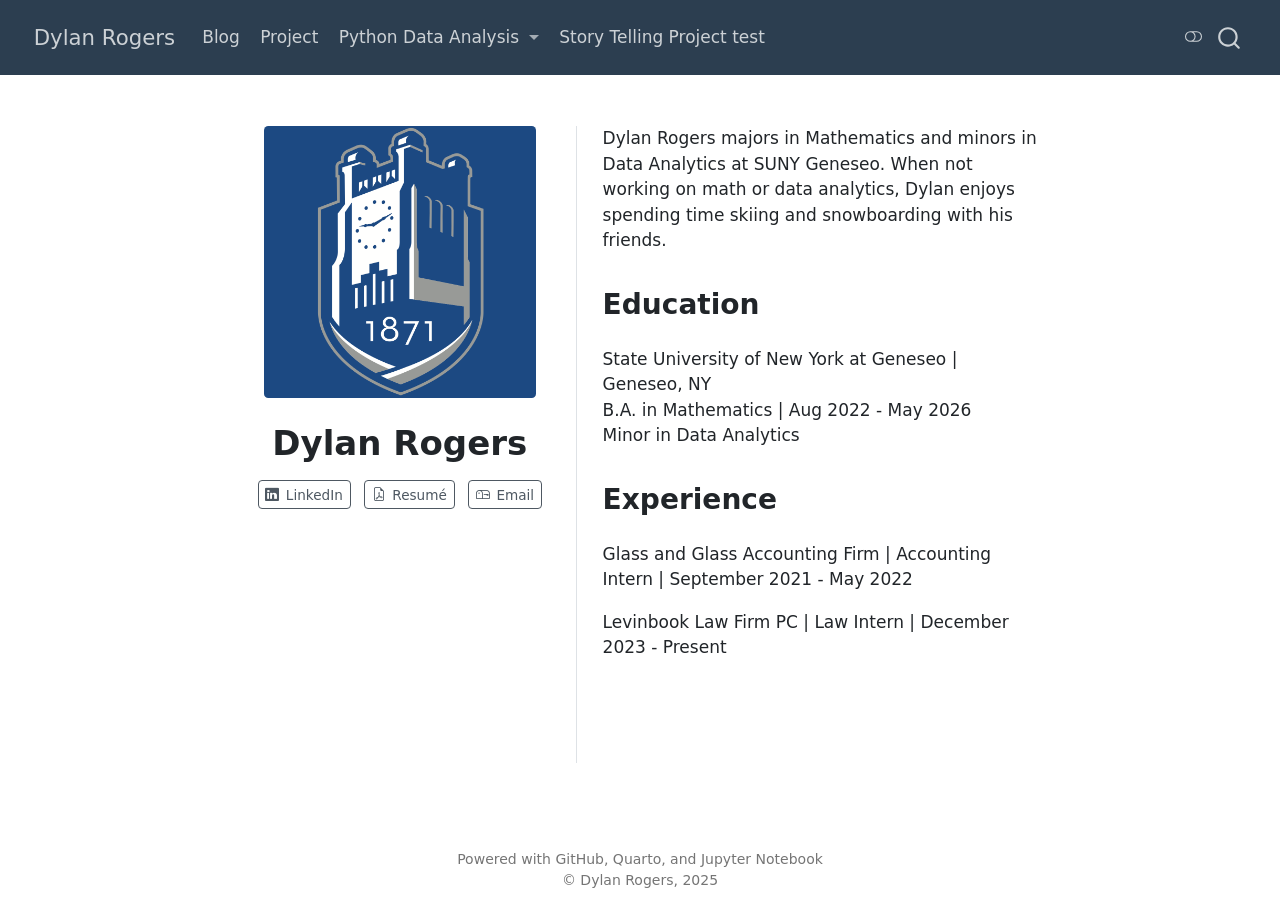
==== commit 1fc9c8cc: "Finish Story Telling Website?" ====
--- a/index.html
+++ b/index.html
@@ -280,8 +280,8 @@
     </ul>
   </li>
   <li class="nav-item">
-    <a class="nav-link" href="./Story Telling Project.html"> 
-<span class="menu-text">Story Telling Project</span></a>
+    <a class="nav-link" href="./StoryTelling.html"> 
+<span class="menu-text">Story Telling Project test</span></a>
   </li>  
 </ul>
           </div> <!-- /navcollapse -->
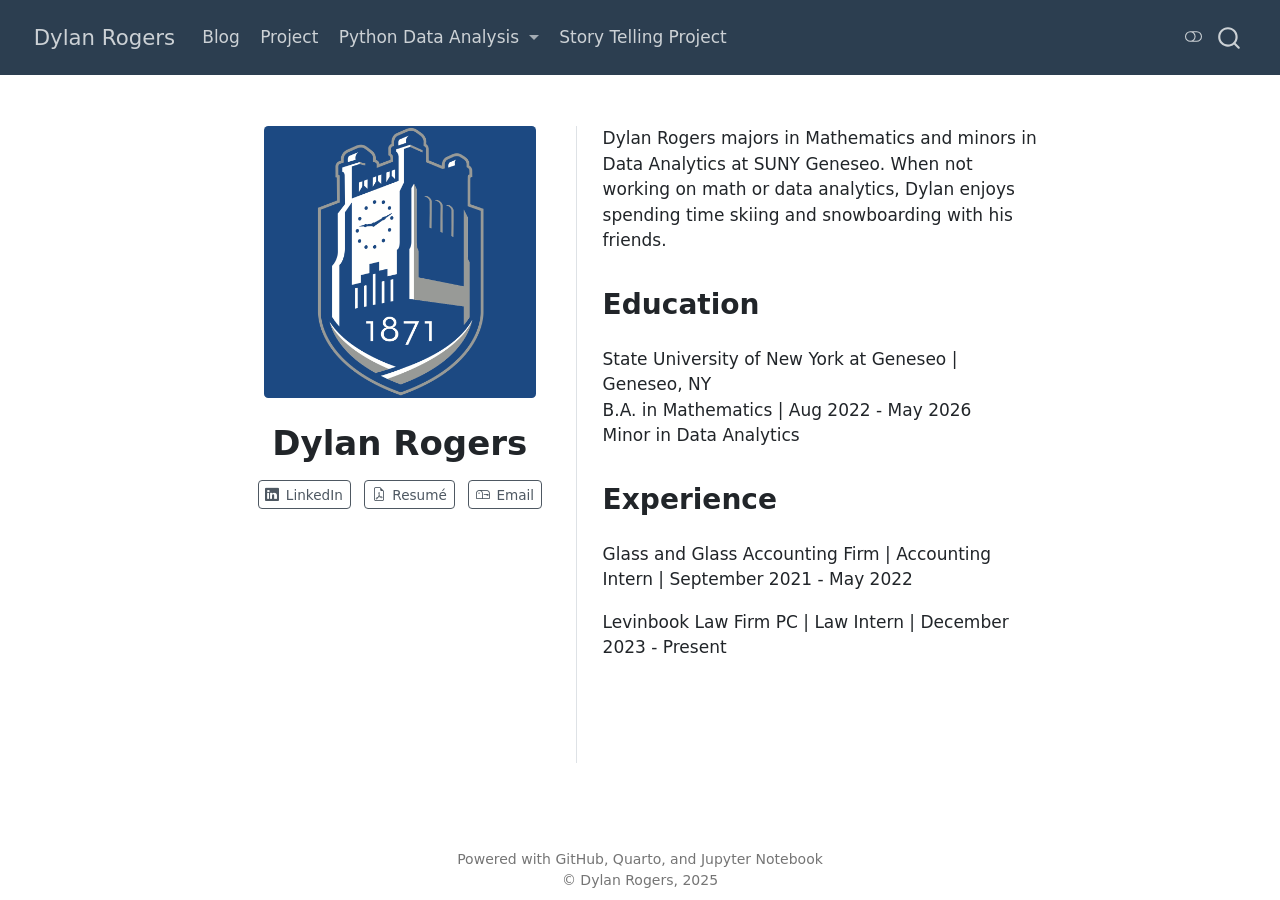
==== commit 1165e21a: "Fix NavBar" ====
--- a/index.html
+++ b/index.html
@@ -281,7 +281,7 @@
   </li>
   <li class="nav-item">
     <a class="nav-link" href="./StoryTelling.html"> 
-<span class="menu-text">Story Telling Project test</span></a>
+<span class="menu-text">Story Telling Project</span></a>
   </li>  
 </ul>
           </div> <!-- /navcollapse -->
